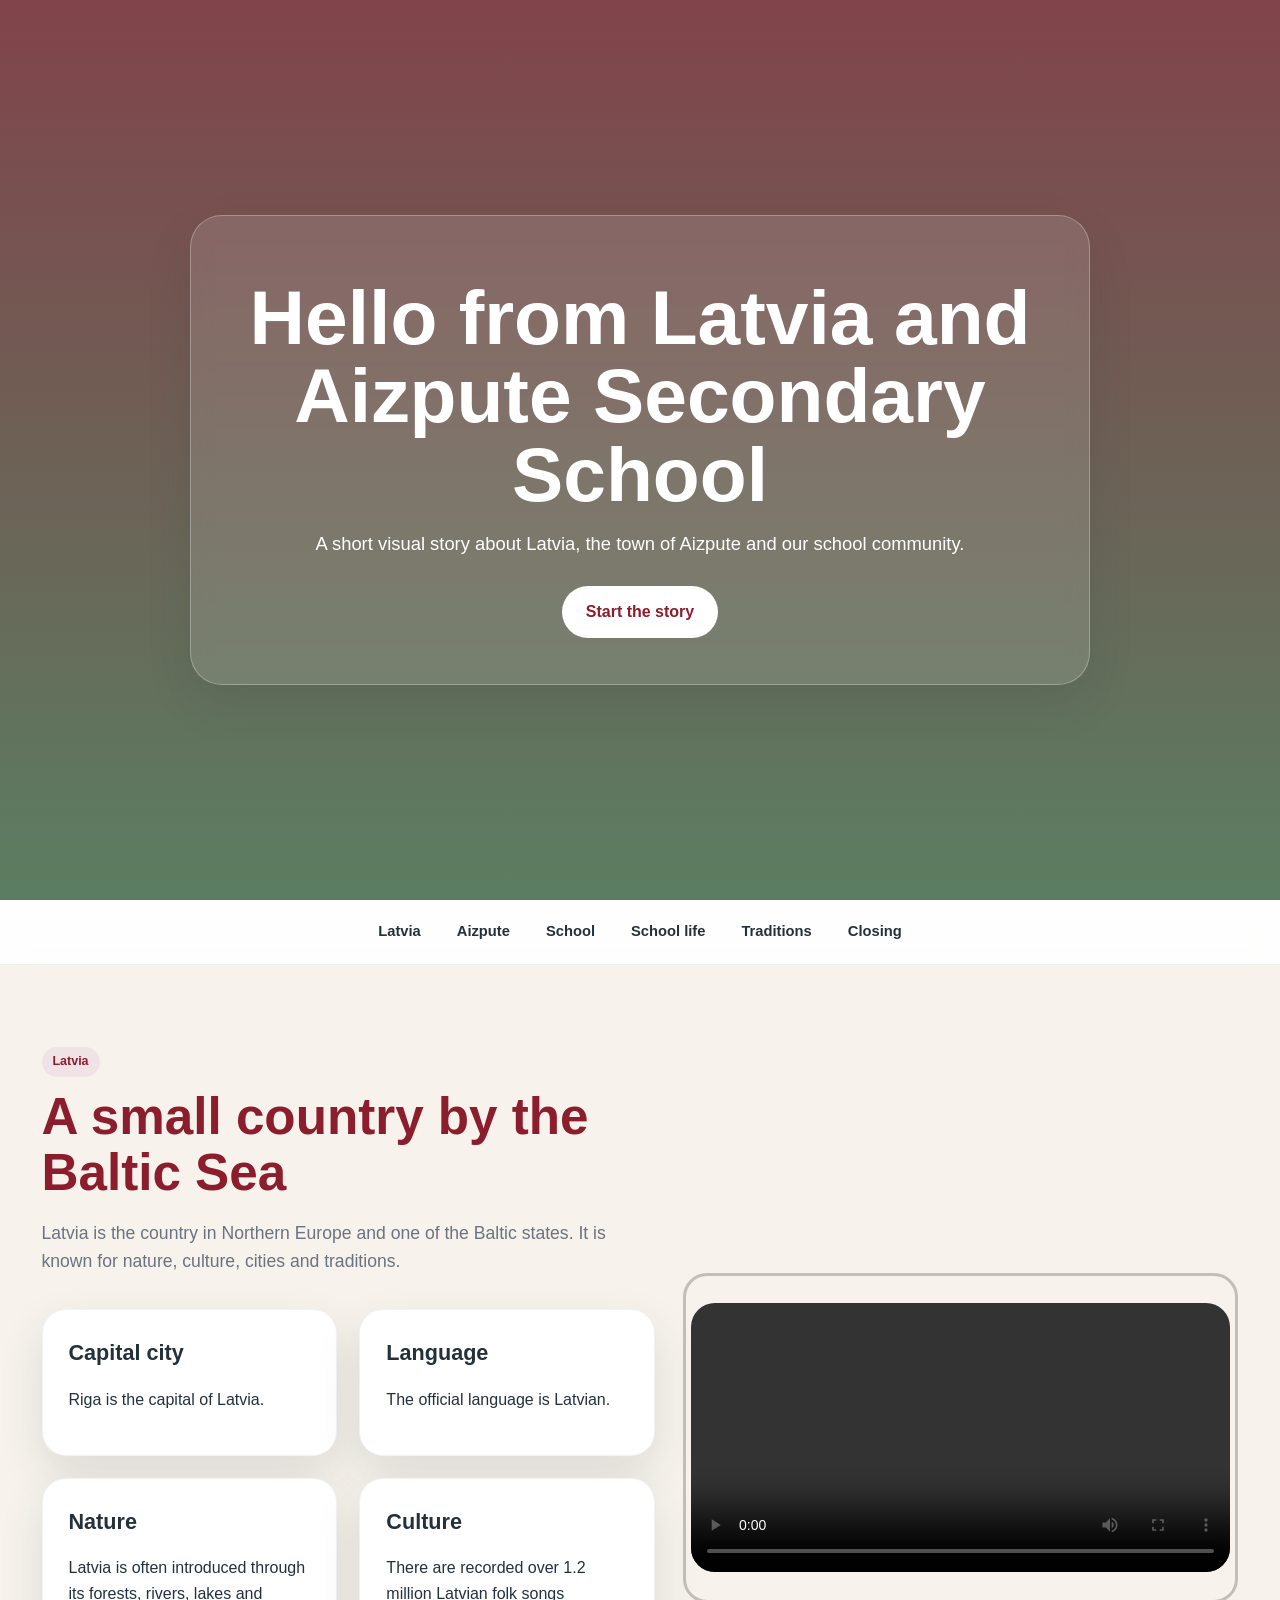
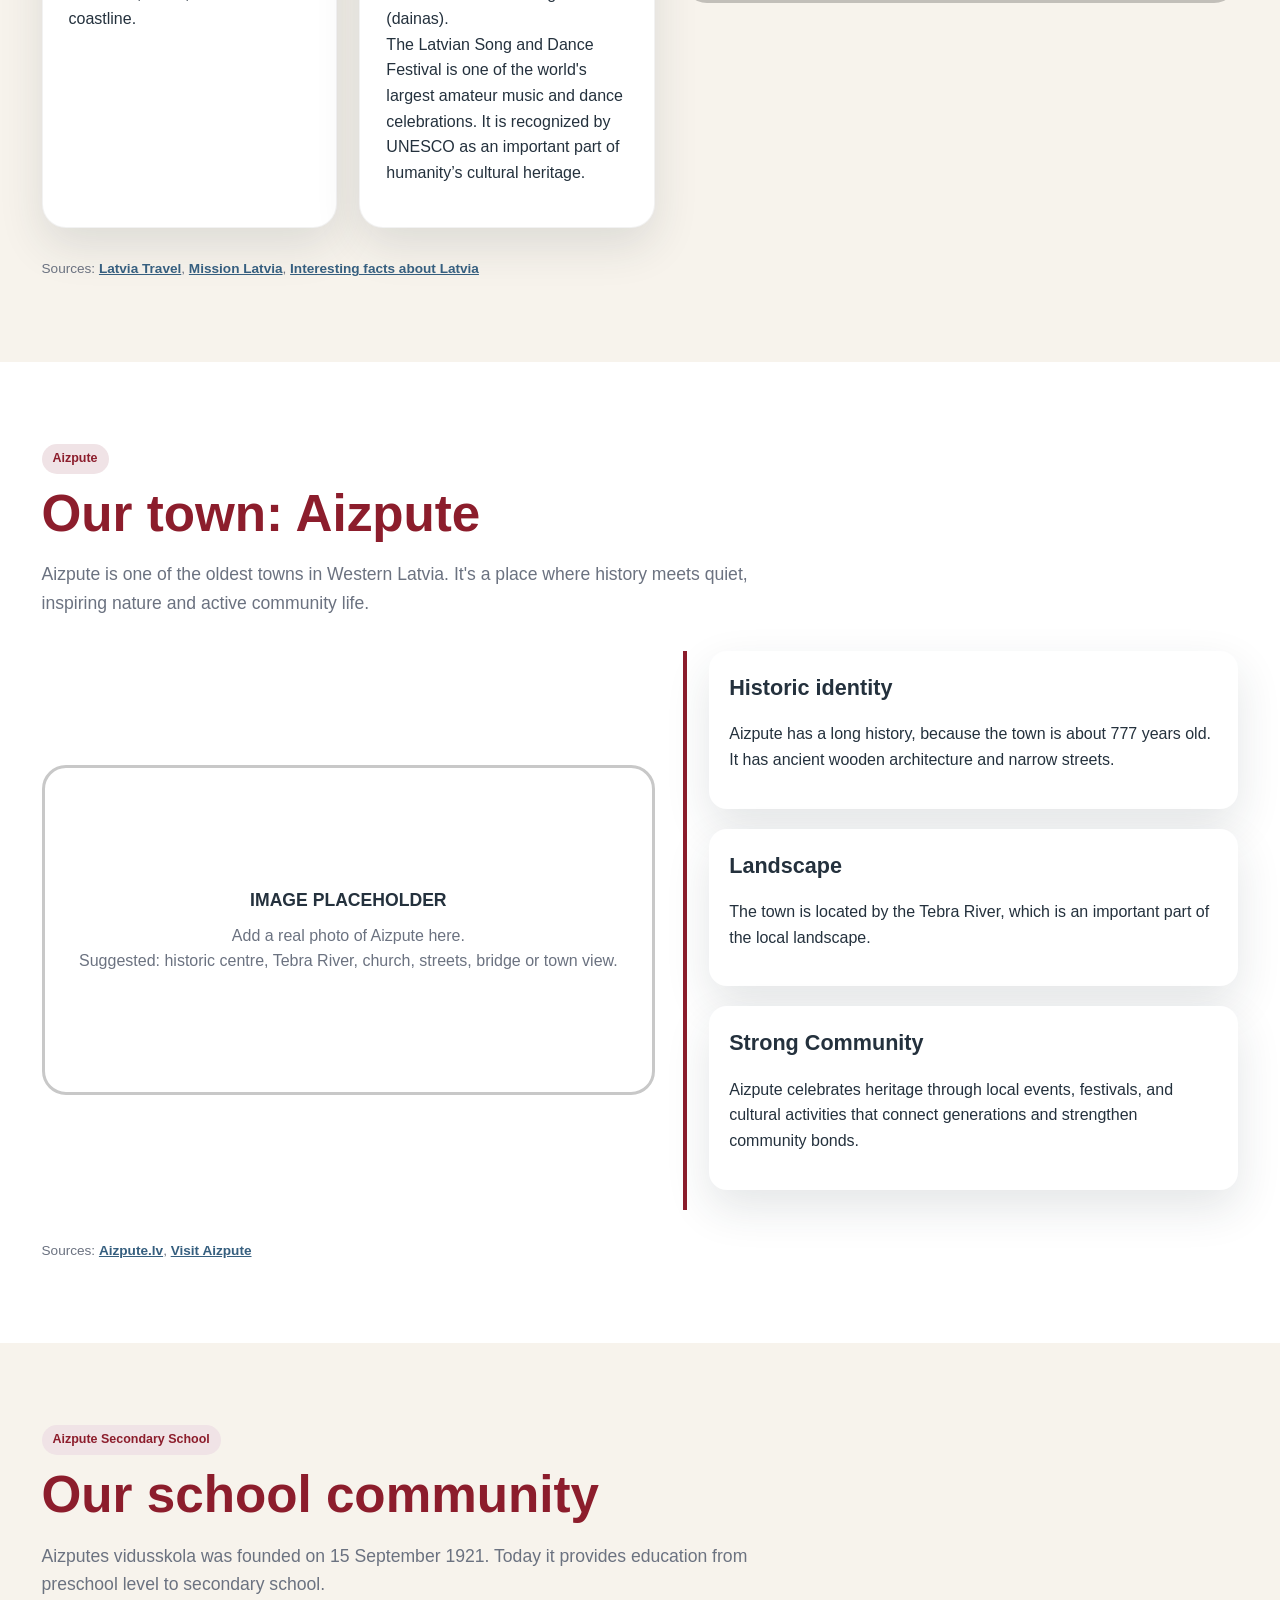
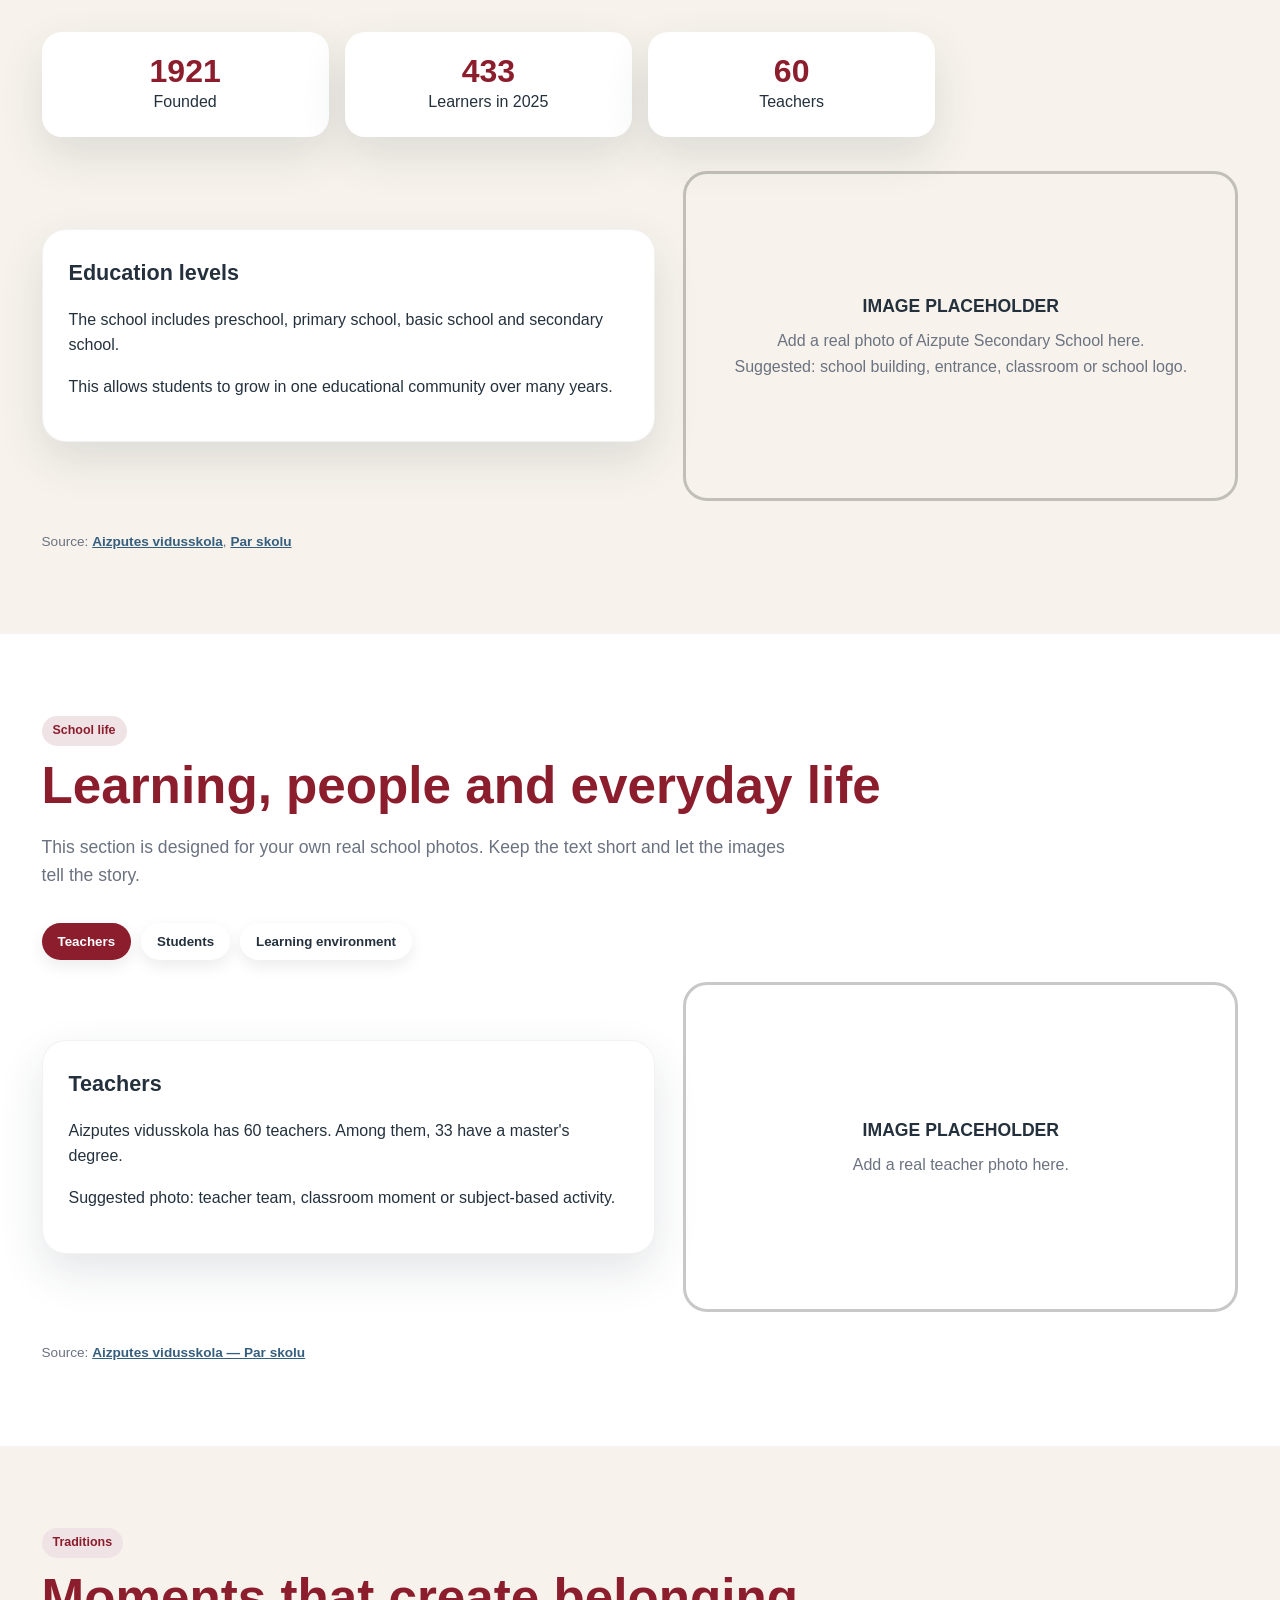
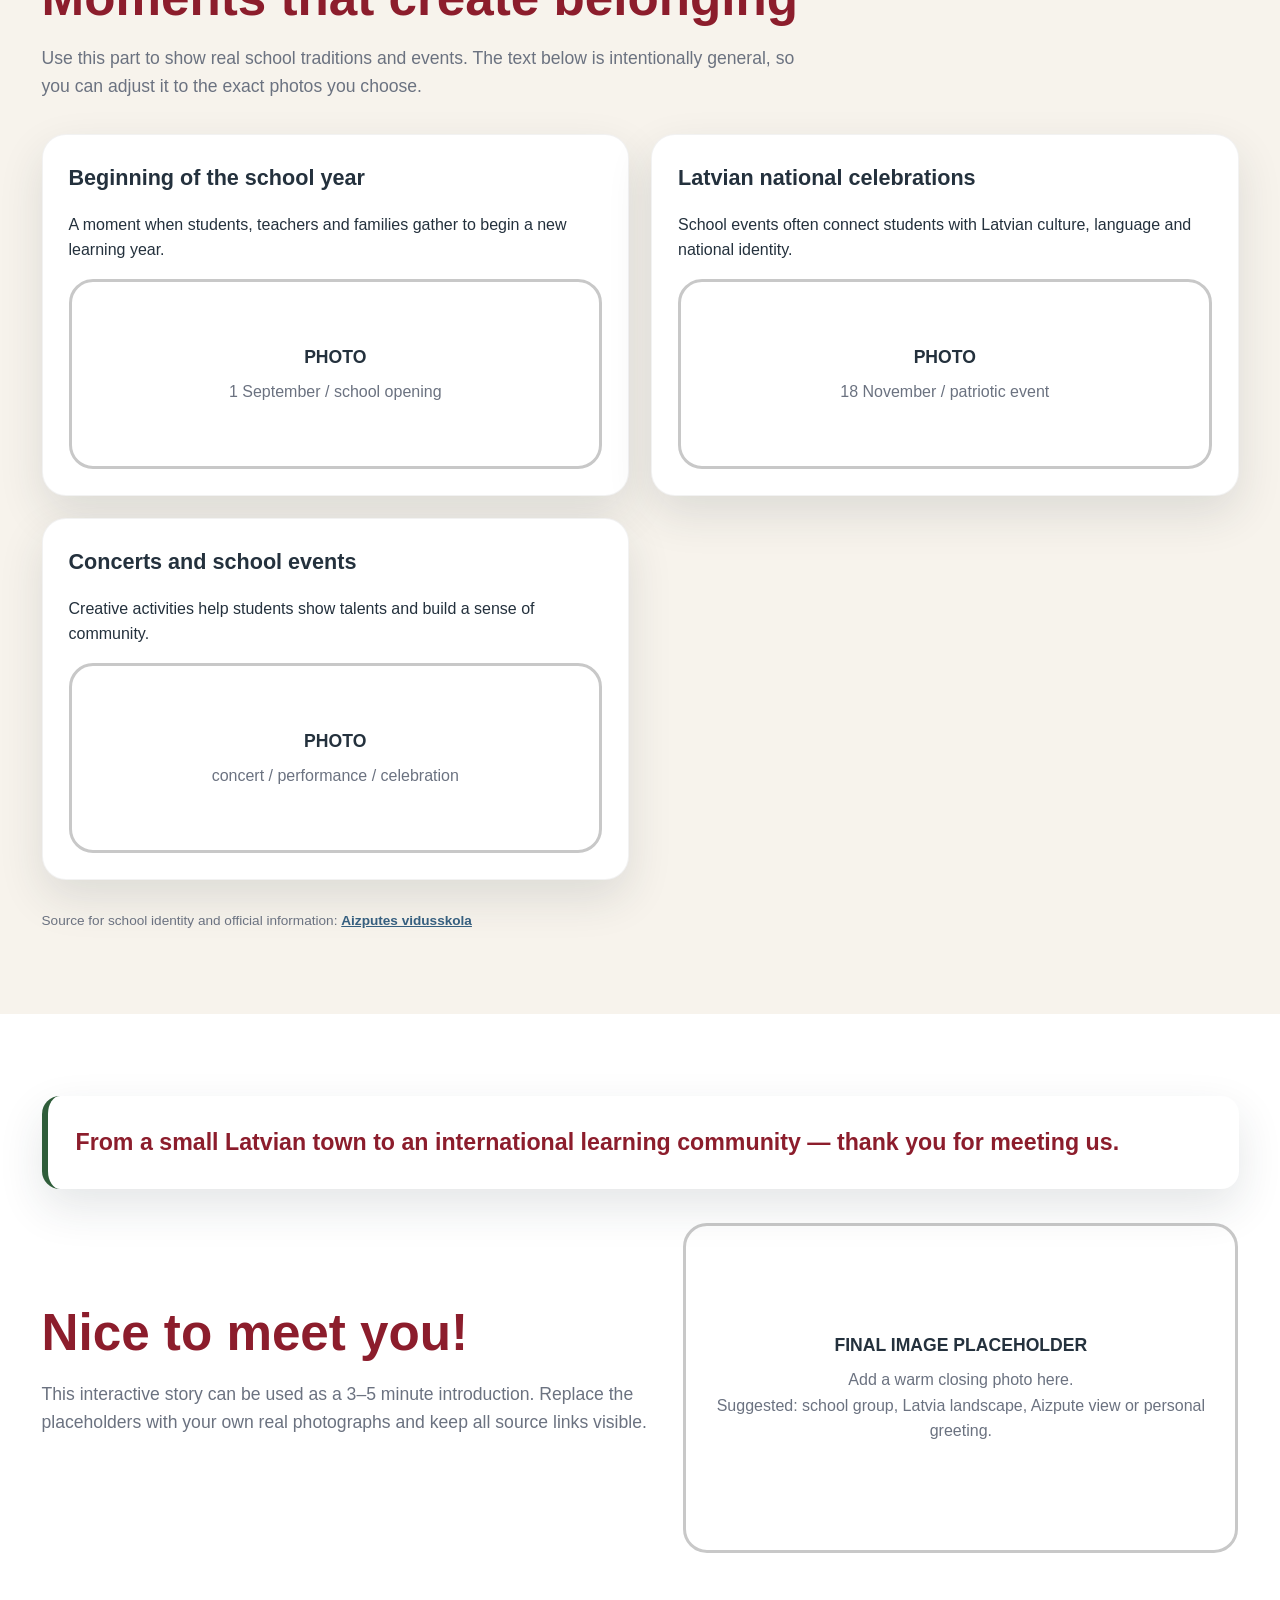
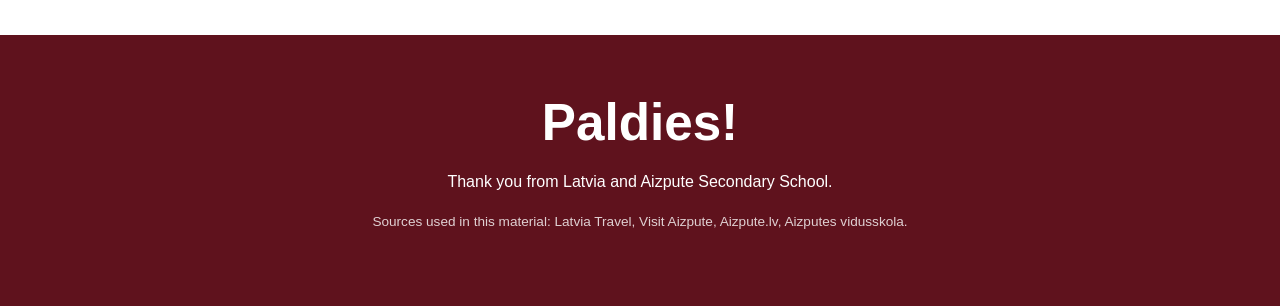
==== index.html @ 357c234c "Rename horvatija.html to index.html" ====
<!DOCTYPE html>
<html lang="en">
<head>
  <meta charset="UTF-8" />
  <meta name="viewport" content="width=device-width, initial-scale=1.0" />
  <title>Hello from Latvia and Aizpute Secondary School</title>
<link rel="stylesheet" href="style.css">
  
</head>

<body>

  <header class="hero" id="top">
    <div class="hero-card">
      
      <h1>Hello from Latvia and Aizpute Secondary School</h1>
      <p>
        A short visual story about Latvia, the town of Aizpute and our school community.
      </p>
      <a class="btn" href="#latvia">Start the story</a>
    </div>
  </header>

  <nav>
    <div class="nav-inner">
      <a href="#latvia">Latvia</a>
      <a href="#aizpute">Aizpute</a>
      <a href="#school">School</a>
      <a href="#life">School life</a>
      <a href="#traditions">Traditions</a>
      <a href="#ending">Closing</a>
    </div>
  </nav>

  <section id="latvia">
    <div class="wrap">
      <div class="grid-2">
        <div>
          <span class="tag">Latvia</span>
          <h2>A small country by the Baltic Sea</h2>
          <p class="intro">
            Latvia is the country in Northern Europe and one of the Baltic states.
            It is known for nature, culture, cities and traditions.
          </p>

          <div class="grid">
            <div class="card fact-card" onclick="toggleCard(this)">
              <h3>Capital city</h3>
              <p>Riga is the capital of Latvia.</p>
              <div class="hidden-text">Riga is also one of the best-known cultural and historical destinations in Latvia.  <img src="https://www.latvia.travel/sites/default/files/styles/desktop_16_9/public/media_image/37315458162_8e53834697_k.webp?itok=svBkLBIz" alt="Latvia landscape" width="300"></div>
          
            </div>

            <div class="card fact-card" onclick="toggleCard(this)">
              <h3>Language</h3>
              <p>The official language is Latvian.</p>
              <div class="hidden-text">
                <br> "Sveiki!" = Hello.
                <br> "Paldies!" = Thank you! </div>
            </div>

            <div class="card fact-card" onclick="toggleCard(this)">
              <h3>Nature</h3>
              <p>Latvia is often introduced through its forests, rivers, lakes and coastline.</p>
              <div class="hidden-text"> Over half of Latvia is covered in forests. 
          12,000+ rivers, 3,000 lakes! 
                </div>
            </div>
            <div class="card fact-card" onclick="toggleCard(this)">
              <h3>Culture</h3>
              <p>There are recorded over 1.2 million Latvian folk songs (dainas). <br>The Latvian Song and Dance Festival is one of the world's largest amateur music and dance celebrations. It is recognized by UNESCO as an important part of humanity’s cultural heritage.</p>
              <div class="hidden-text"> 
         40,000+ singers & dancers!  <img src="https://www.latvia.eu/uploads/2023/01/46028085041_aa3c486e5a_o-min-1920x1278.jpg" alt="The Latvian Song and Dance Festival" width="300"> 
                <img src="" alt=""></div>
            </div>
          </div>
        </div>

        <div class="image-placeholder">
          <video controls width="100%" style="border-radius:24px;">
    <source src="latvija.mp4" type="video/mp4">
</video>
        </div>
      </div>

      <div class="sources">
        Sources:
        <a href="https://www.latvia.travel/en" target="_blank">Latvia Travel</a>,
        <a href="https://www.latvia.eu/" target="_blank">Mission Latvia</a>,
        <a href="https://www.latvia.travel/en/interesting-facts-about-latvia" target="_blank">Interesting facts about Latvia</a>
      </div>
    </div>
  </section>

  <section id="aizpute" style="background:white;">
    <div class="wrap">
      <span class="tag">Aizpute</span>
      <h2>Our town: Aizpute</h2>
      <p class="intro">
        Aizpute is one of the oldest towns in Western Latvia. It's a place where history meets quiet, inspiring nature and active community life.
      </p>

      <div class="grid-2">
        <div class="image-placeholder">
          <div>
            <strong>IMAGE PLACEHOLDER</strong>
            Add a real photo of Aizpute here.<br>
            Suggested: historic centre, Tebra River, church, streets, bridge or town view.
          </div>
        </div>

        <div class="timeline">
          <div class="timeline-item">
            <h3>Historic identity</h3>
            <p>Aizpute has a long history, because the town is about 777 years old. It has ancient wooden architecture and narrow streets.</p>
          </div>

          <div class="timeline-item">
            <h3>Landscape</h3>
            <p>The town is located by the Tebra River, which is an important part of the local landscape.</p>
          </div>

          <div class="timeline-item">
            <h3>Strong Community</h3>
            <p>Aizpute celebrates heritage through local events, festivals, and cultural activities that connect generations and strengthen community bonds.</p>
          </div>
        </div>
      </div>

      <div class="sources">
        Sources:
        <a href="https://aizpute.lv/" target="_blank">Aizpute.lv</a>,
        <a href="https://www.visitaizpute.lv/" target="_blank">Visit Aizpute</a>
      </div>
    </div>
  </section>

  <section id="school">
    <div class="wrap">
      <span class="tag">Aizpute Secondary School</span>
      <h2>Our school community</h2>
      <p class="intro">
        Aizputes vidusskola was founded on 15 September 1921. Today it provides education
        from preschool level to secondary school.
      </p>

      <div class="stats">
        <div class="stat">
          <strong>1921</strong>
          Founded
        </div>
        <div class="stat">
          <strong>433</strong>
          Learners in 2025
        </div>
        <div class="stat">
          <strong>60</strong>
          Teachers
        </div>
        
      </div>

      <div class="grid-2" style="margin-top:34px;">
        <div class="card">
          <h3>Education levels</h3>
          <p>
            The school includes preschool, primary school, basic school and secondary school.
          </p>
          <p>
            This allows students to grow in one educational community over many years.
          </p>
        </div>

        <div class="image-placeholder">
          <div>
            <strong>IMAGE PLACEHOLDER</strong>
            Add a real photo of Aizpute Secondary School here.<br>
            Suggested: school building, entrance, classroom or school logo.
          </div>
        </div>
      </div>

      <div class="sources">
        Source:
        <a href="https://aizpute.edu.lv/" target="_blank">Aizputes vidusskola</a>,
        <a href="https://aizpute.edu.lv/par-skolu/" target="_blank">Par skolu</a>
      </div>
    </div>
  </section>

  <section id="life" style="background:white;">
    <div class="wrap">
      <span class="tag">School life</span>
      <h2>Learning, people and everyday life</h2>
      <p class="intro">
        This section is designed for your own real school photos. Keep the text short and let the images tell the story.
      </p>

      <div class="tabs">
        <button class="tab-btn active" onclick="openTab(event, 'teachers')">Teachers</button>
        <button class="tab-btn" onclick="openTab(event, 'students')">Students</button>
        <button class="tab-btn" onclick="openTab(event, 'learning')">Learning environment</button>
      </div>

      <div id="teachers" class="tab-panel active">
        <div class="grid-2">
          <div class="card">
            <h3>Teachers</h3>
            <p>
              Aizputes vidusskola has 60 teachers. Among them, 33 have a master's degree.
            </p>
            <p>
              Suggested photo: teacher team, classroom moment or subject-based activity.
            </p>
          </div>
          <div class="image-placeholder">
            <div>
              <strong>IMAGE PLACEHOLDER</strong>
              Add a real teacher photo here.
            </div>
          </div>
        </div>
      </div>

      <div id="students" class="tab-panel">
        <div class="grid-2">
          <div class="card">
            <h3>Students</h3>
            <p>
              On 1 September 2025, there were 433 learners at Aizputes vidusskola.
            </p>
            <p>
              Suggested photo: students in class, event, concert, sports activity or school celebration.
            </p>
          </div>
          <div class="image-placeholder">
            <div>
              <strong>IMAGE PLACEHOLDER</strong>
              Add a real student-life photo here.
            </div>
          </div>
        </div>
      </div>

      <div id="learning" class="tab-panel">
        <div class="grid-2">
          <div class="card">
            <h3>Learning environment</h3>
            <p>
              The school provides comprehensive education from the first years of schooling to secondary level.
            </p>
            <p>
              Suggested photo: classroom, laboratory, computer room, library or student work.
            </p>
          </div>
          <div class="image-placeholder">
            <div>
              <strong>IMAGE PLACEHOLDER</strong>
              Add a real learning environment photo here.
            </div>
          </div>
        </div>
      </div>

      <div class="sources">
        Source:
        <a href="https://aizpute.edu.lv/par-skolu/" target="_blank">Aizputes vidusskola — Par skolu</a>
      </div>
    </div>
  </section>

  <section id="traditions">
    <div class="wrap">
      <span class="tag">Traditions</span>
      <h2>Moments that create belonging</h2>
      <p class="intro">
        Use this part to show real school traditions and events. The text below is intentionally general,
        so you can adjust it to the exact photos you choose.
      </p>

      <div class="grid">
        <div class="card">
          <h3>Beginning of the school year</h3>
          <p>A moment when students, teachers and families gather to begin a new learning year.</p>
          <div class="image-placeholder" style="min-height:190px;margin-top:16px;">
            <div><strong>PHOTO</strong> 1 September / school opening</div>
          </div>
        </div>

        <div class="card">
          <h3>Latvian national celebrations</h3>
          <p>School events often connect students with Latvian culture, language and national identity.</p>
          <div class="image-placeholder" style="min-height:190px;margin-top:16px;">
            <div><strong>PHOTO</strong> 18 November / patriotic event</div>
          </div>
        </div>

        <div class="card">
          <h3>Concerts and school events</h3>
          <p>Creative activities help students show talents and build a sense of community.</p>
          <div class="image-placeholder" style="min-height:190px;margin-top:16px;">
            <div><strong>PHOTO</strong> concert / performance / celebration</div>
          </div>
        </div>
      </div>

      <div class="sources">
        Source for school identity and official information:
        <a href="https://aizpute.edu.lv/" target="_blank">Aizputes vidusskola</a>
      </div>
    </div>
  </section>

  <section id="ending" style="background:white;">
    <div class="wrap">
      <div class="quote">
        From a small Latvian town to an international learning community — thank you for meeting us.
      </div>

      <div class="grid-2" style="margin-top:34px;">
        <div>
          <h2>Nice to meet you!</h2>
          <p class="intro">
            This interactive story can be used as a 3–5 minute introduction.
            Replace the placeholders with your own real photographs and keep all source links visible.
          </p>
        </div>

        <div class="image-placeholder">
          <div>
            <strong>FINAL IMAGE PLACEHOLDER</strong>
            Add a warm closing photo here.<br>
            Suggested: school group, Latvia landscape, Aizpute view or personal greeting.
          </div>
        </div>
      </div>
    </div>
  </section>

  <footer>
    <h2>Paldies!</h2>
    <p>Thank you from Latvia and Aizpute Secondary School.</p>
    <p style="font-size:0.85rem;opacity:0.8;">
      Sources used in this material: Latvia Travel, Visit Aizpute, Aizpute.lv, Aizputes vidusskola.
    </p>
  </footer>

  <script>
    function toggleCard(card) {
      card.classList.toggle("open");
    }

    function openTab(event, tabName) {
      const panels = document.querySelectorAll(".tab-panel");
      const buttons = document.querySelectorAll(".tab-btn");

      panels.forEach(panel => panel.classList.remove("active"));
      buttons.forEach(button => button.classList.remove("active"));

      document.getElementById(tabName).classList.add("active");
      event.currentTarget.classList.add("active");
    }
  </script>

</body>
</html>
---- style.css ----
:root {
      --red: #8c1d2c;
      --dark-red: #5f121d;
      --green: #2f5d3a;
      --blue: #365f7f;
      --cream: #f7f3ec;
      --white: #ffffff;
      --text: #24313d;
      --muted: #6b7280;
      --card: #ffffff;
      --shadow: 0 18px 45px rgba(36, 49, 61, 0.12);
      --radius: 24px;
    }

    * {
      box-sizing: border-box;
    }

    body {
      margin: 0;
      font-family: "Segoe UI", Arial, sans-serif;
      background: var(--cream);
      color: var(--text);
      line-height: 1.6;
    }

    html {
      scroll-behavior: smooth;
    }

    .hero {
      min-height: 100vh;
      display: grid;
      place-items: center;
      padding: 40px 22px;
      background:
        linear-gradient(rgba(95,18,29,0.78), rgba(47,93,58,0.78)),
        url("images/hero-latvia-aizpute.jpg");
      background-size: cover;
      background-position: center;
      color: white;
      text-align: center;
    }

    .hero-card {
      max-width: 900px;
      padding: 46px;
      border-radius: 32px;
      background: rgba(255,255,255,0.12);
      backdrop-filter: blur(10px);
      box-shadow: var(--shadow);
      border: 1px solid rgba(255,255,255,0.28);
    }

    .eyebrow {
      text-transform: uppercase;
      letter-spacing: 0.14em;
      font-size: 0.82rem;
      font-weight: 700;
      opacity: 0.9;
    }

    h1 {
      font-size: clamp(2.4rem, 6vw, 5.4rem);
      line-height: 1.02;
      margin: 16px 0;
    }

    h2 {
      font-size: clamp(2rem, 4vw, 3.4rem);
      line-height: 1.1;
      margin: 0 0 18px;
      color: var(--red);
    }

    h3 {
      margin: 0 0 10px;
      font-size: 1.35rem;
    }

    .hero p {
      font-size: 1.15rem;
      max-width: 680px;
      margin: 0 auto 28px;
    }

    .btn {
      display: inline-block;
      padding: 13px 24px;
      border-radius: 999px;
      background: white;
      color: var(--red);
      font-weight: 700;
      text-decoration: none;
      transition: 0.25s;
    }

    .btn:hover {
      transform: translateY(-3px);
      box-shadow: 0 14px 30px rgba(0,0,0,0.22);
    }

    nav {
      position: sticky;
      top: 0;
      z-index: 10;
      background: rgba(255,255,255,0.92);
      backdrop-filter: blur(12px);
      border-bottom: 1px solid rgba(0,0,0,0.06);
    }

    .nav-inner {
      max-width: 1180px;
      margin: auto;
      padding: 12px 22px;
      display: flex;
      gap: 10px;
      justify-content: center;
      flex-wrap: wrap;
    }

    .nav-inner a {
      color: var(--text);
      text-decoration: none;
      font-weight: 700;
      font-size: 0.92rem;
      padding: 8px 13px;
      border-radius: 999px;
    }

    .nav-inner a:hover {
      background: var(--cream);
      color: var(--red);
    }

    section {
      padding: 82px 10px;
    }
img{
    justify-content: center;
}
    .wrap {
      max-width: 95%;
      margin: auto;
    }

    .intro {
      max-width: 760px;
      font-size: 1.1rem;
      color: var(--muted);
      margin-bottom: 34px;
    }

    .grid {
      display: grid;
      grid-template-columns: repeat(2, 1fr);
      gap: 22px;
    }

    .grid-2 {
      display: grid;
      grid-template-columns: 1.05fr 0.95fr;
      gap: 28px;
      align-items: center;
    }

    .card {
      background: var(--card);
      border-radius: var(--radius);
      padding: 26px;
      box-shadow: var(--shadow);
      border: 1px solid rgba(0,0,0,0.05);
    }

    .fact-card {
      cursor: pointer;
      transition: 0.25s;
    }

    .fact-card:hover {
      transform: translateY(-6px);
    }

    .fact-card .hidden-text {
      display: none;
      margin-top: 14px;
      padding-top: 14px;
      border-top: 1px solid rgba(0,0,0,0.08);
      color: var(--muted);
    }

    .fact-card.open .hidden-text {
      display: block;
    }

    .tag {
      display: inline-block;
      background: #f0e3e6;
      color: var(--red);
      padding: 5px 11px;
      border-radius: 999px;
      font-weight: 700;
      font-size: 0.78rem;
      margin-bottom: 12px;
    }

    .image-placeholder {
      min-height: 330px;
      border-radius: var(--radius);
      
      border: 3px solid rgba(7, 7, 7, 0.22);
      display: grid;
      place-items: center;
      padding: 5px;
      text-align: center;
      color: var(--muted);
    }

    .image-placeholder strong {
      display: block;
      color: var(--text);
      font-size: 1.1rem;
      margin-bottom: 8px;
    }

    .stats {
      display: grid;
      grid-template-columns: repeat(4, 1fr);
      gap: 16px;
      margin-top: 28px;
    }

    .stat {
      background: white;
      padding: 22px;
      border-radius: 20px;
      text-align: center;
      box-shadow: var(--shadow);
    }

    .stat strong {
      display: block;
      color: var(--red);
      font-size: 2rem;
      line-height: 1.1;
    }

    .tabs {
      display: flex;
      gap: 10px;
      flex-wrap: wrap;
      margin-bottom: 22px;
    }

    .tab-btn {
      border: 0;
      padding: 11px 16px;
      border-radius: 999px;
      background: white;
      color: var(--text);
      font-weight: 700;
      cursor: pointer;
      box-shadow: 0 6px 16px rgba(0,0,0,0.08);
    }

    .tab-btn.active {
      background: var(--red);
      color: white;
    }

    .tab-panel {
      display: none;
    }

    .tab-panel.active {
      display: block;
    }

    .timeline {
      border-left: 4px solid var(--red);
      padding-left: 22px;
    }

    .timeline-item {
      margin-bottom: 20px;
      background: white;
      padding: 20px;
      border-radius: 18px;
      box-shadow: var(--shadow);
    }

    .quote {
      font-size: 1.45rem;
      font-weight: 700;
      color: var(--red);
      background: white;
      border-left: 6px solid var(--green);
      padding: 28px;
      border-radius: 18px;
      box-shadow: var(--shadow);
    }

    .sources {
      margin-top: 30px;
      font-size: 0.85rem;
      color: var(--muted);
    }

    .sources a {
      color: var(--blue);
      font-weight: 700;
    }

    footer {
      padding: 60px 22px;
      text-align: center;
      background: var(--dark-red);
      color: white;
    }

    footer h2 {
      color: white;
    }

    @media (max-width: 900px) {
      .grid,
      .grid-2,
      .stats {
        grid-template-columns: 1fr;
      }

      .hero-card {
        padding: 30px 22px;
      }
    }
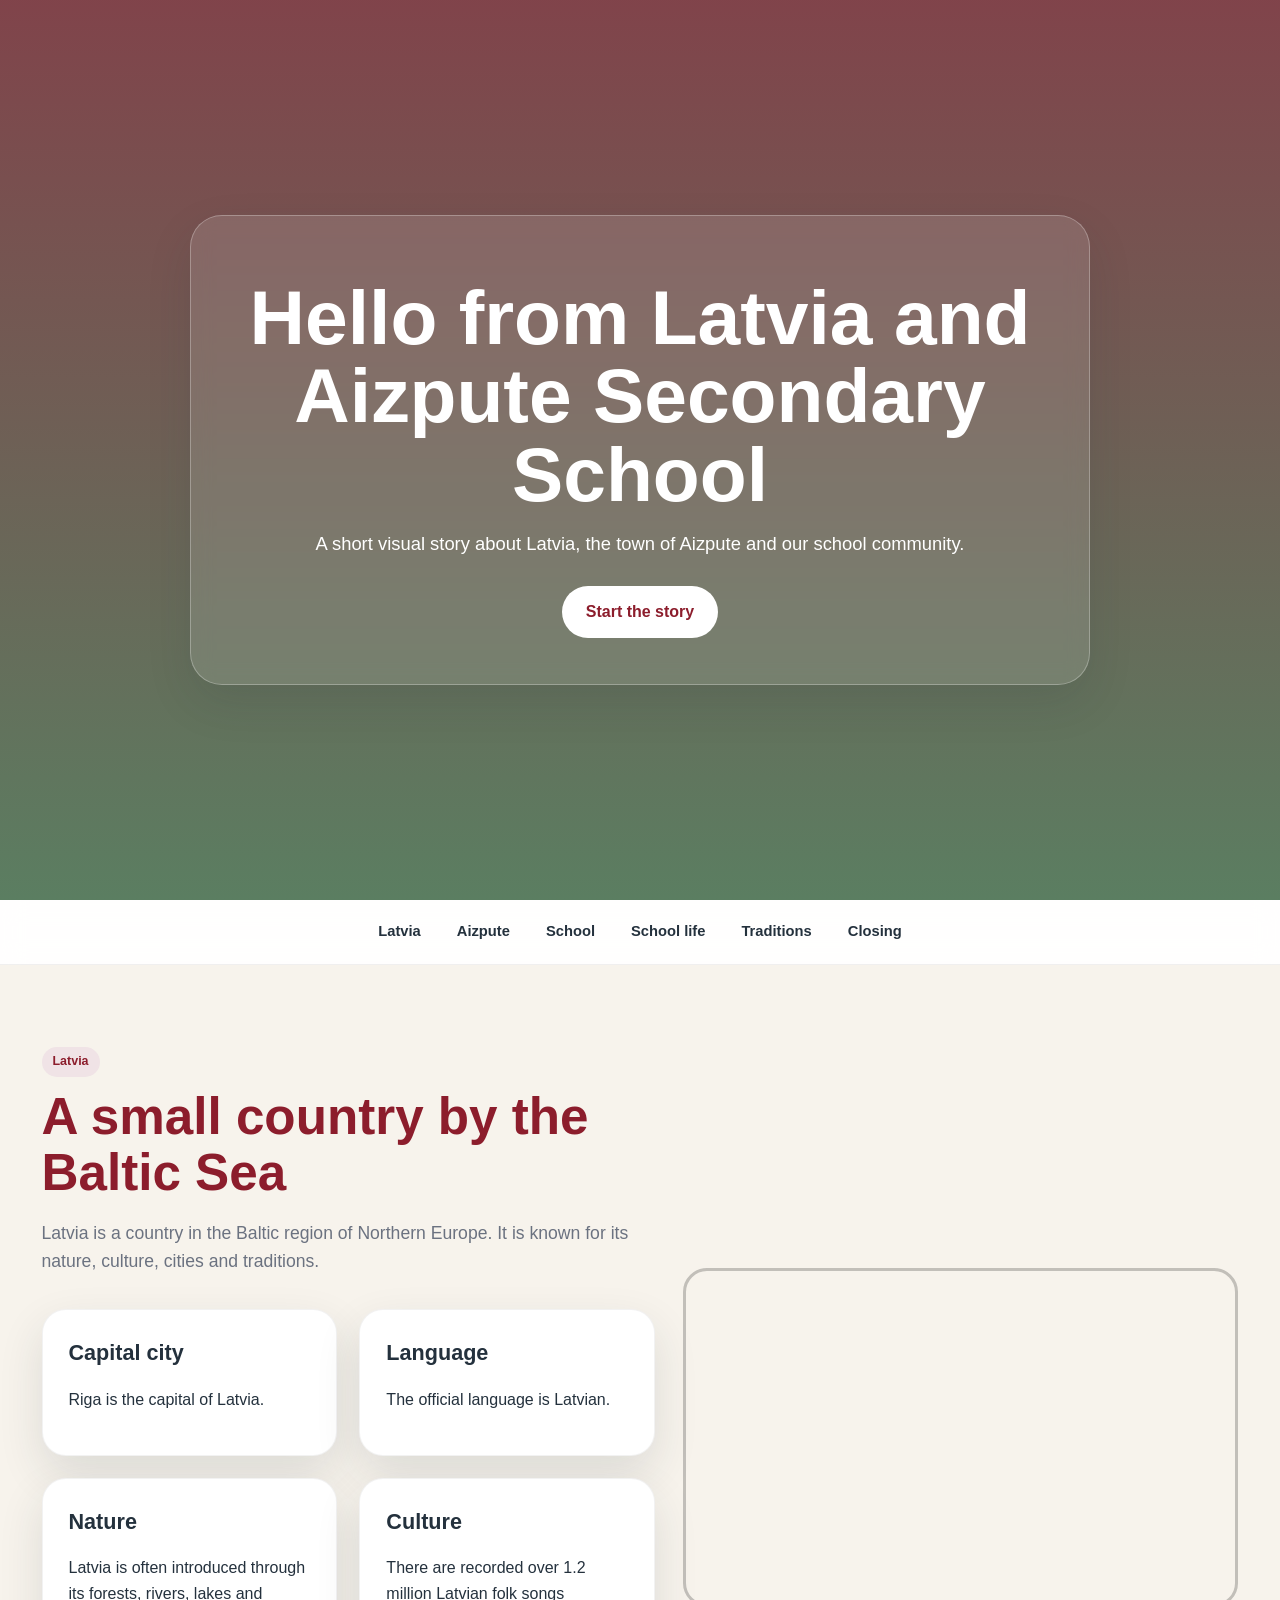
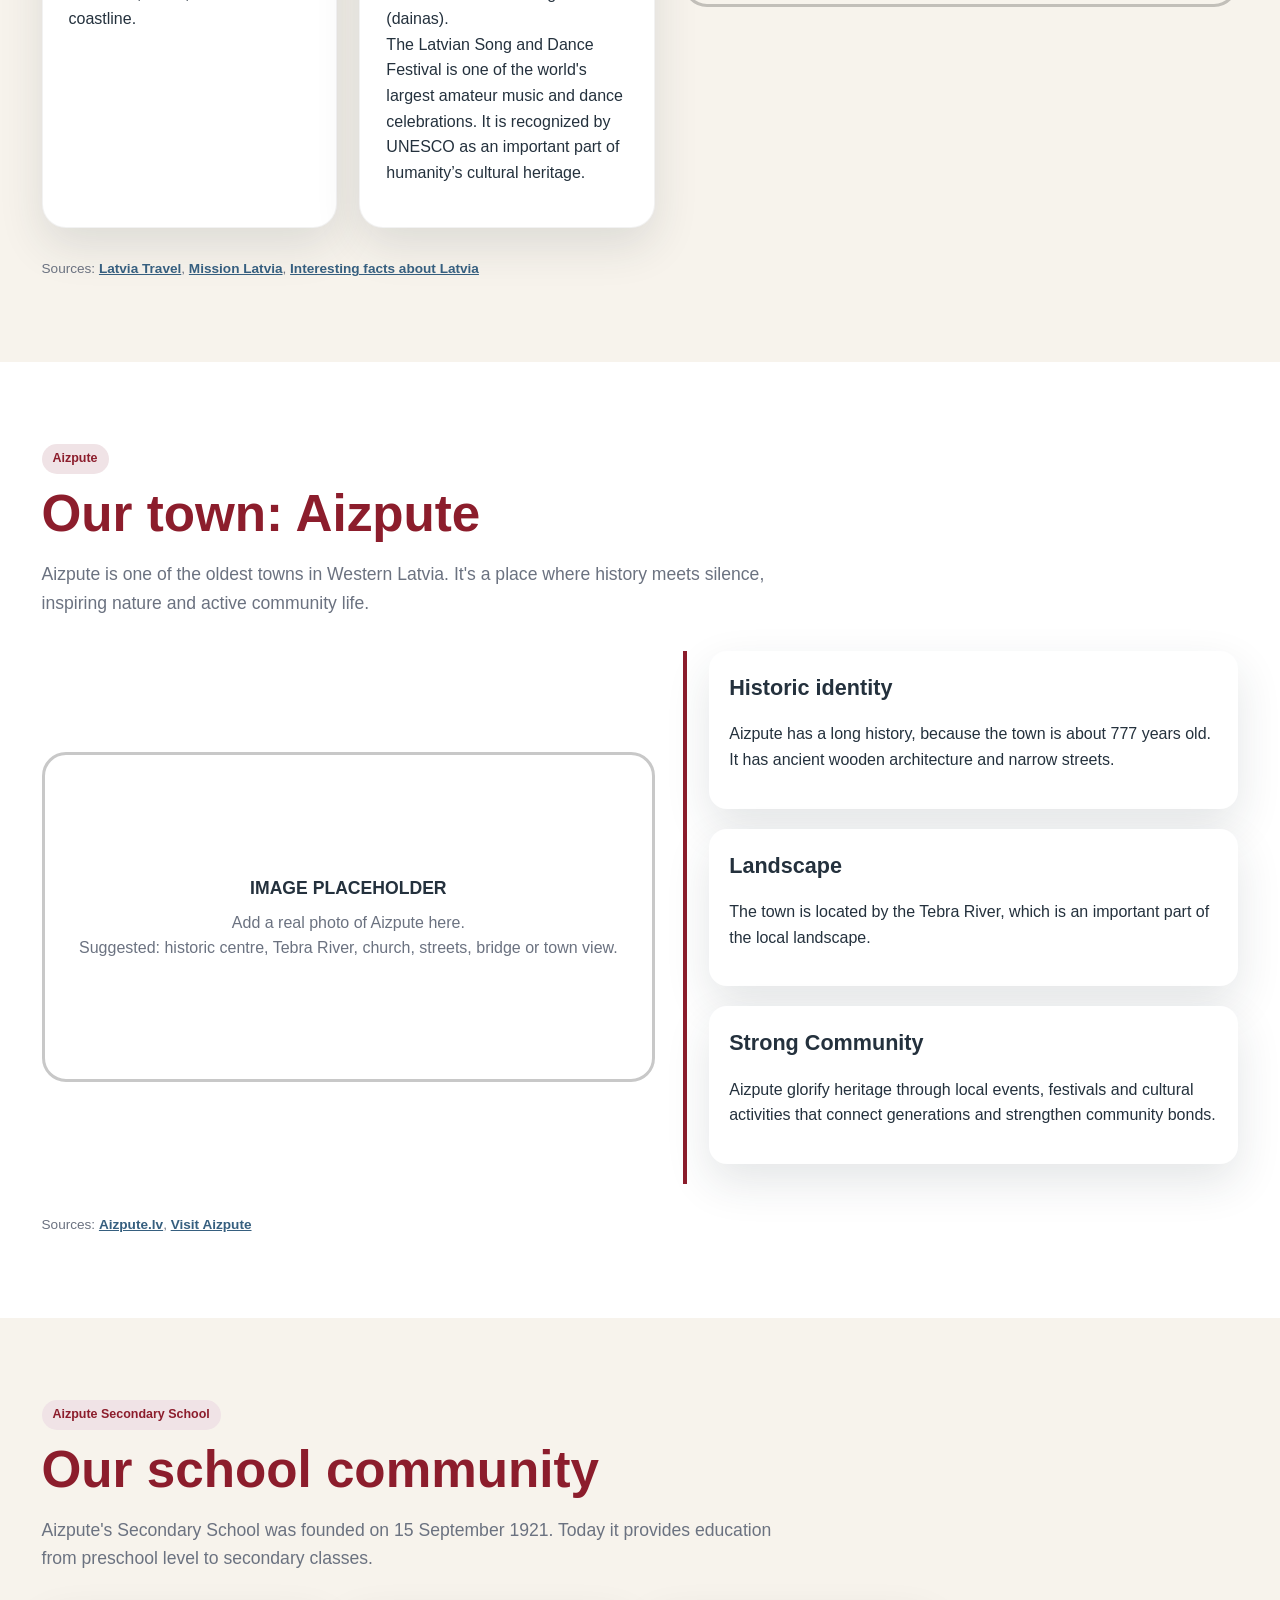
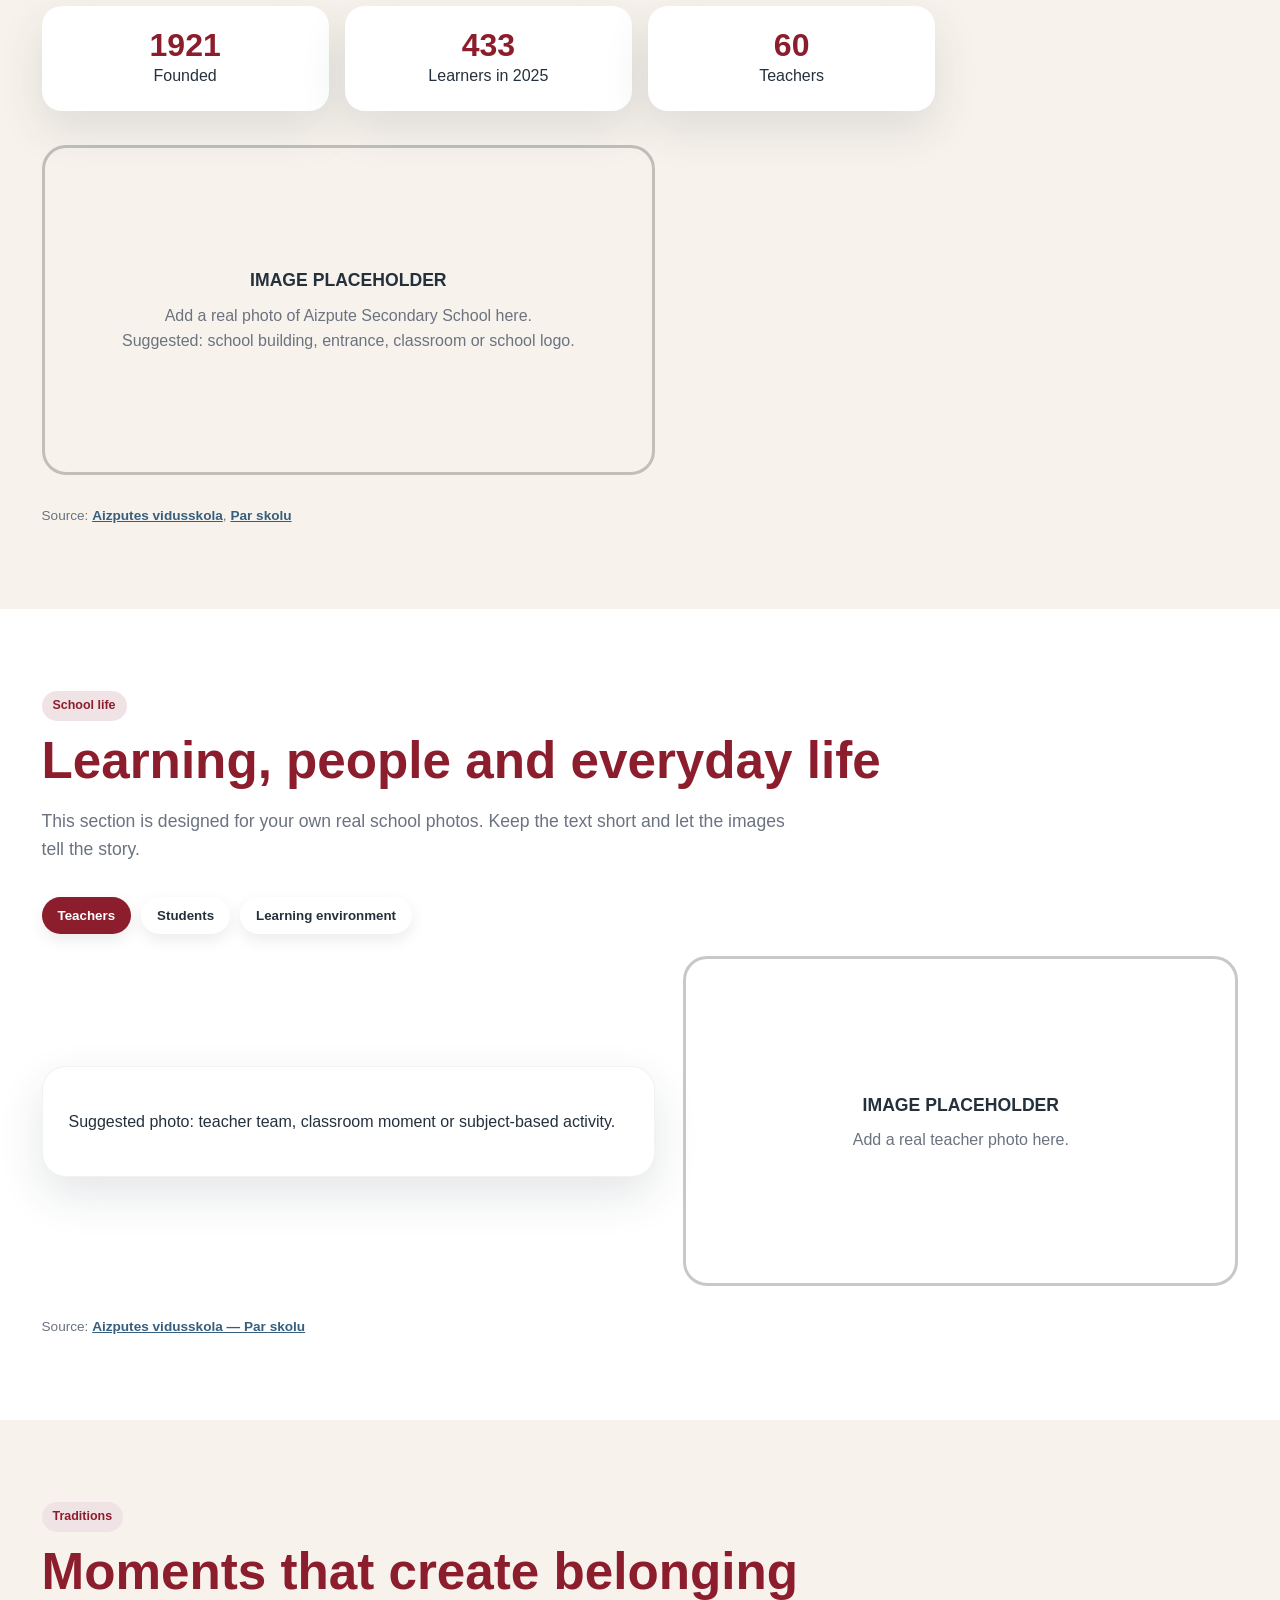
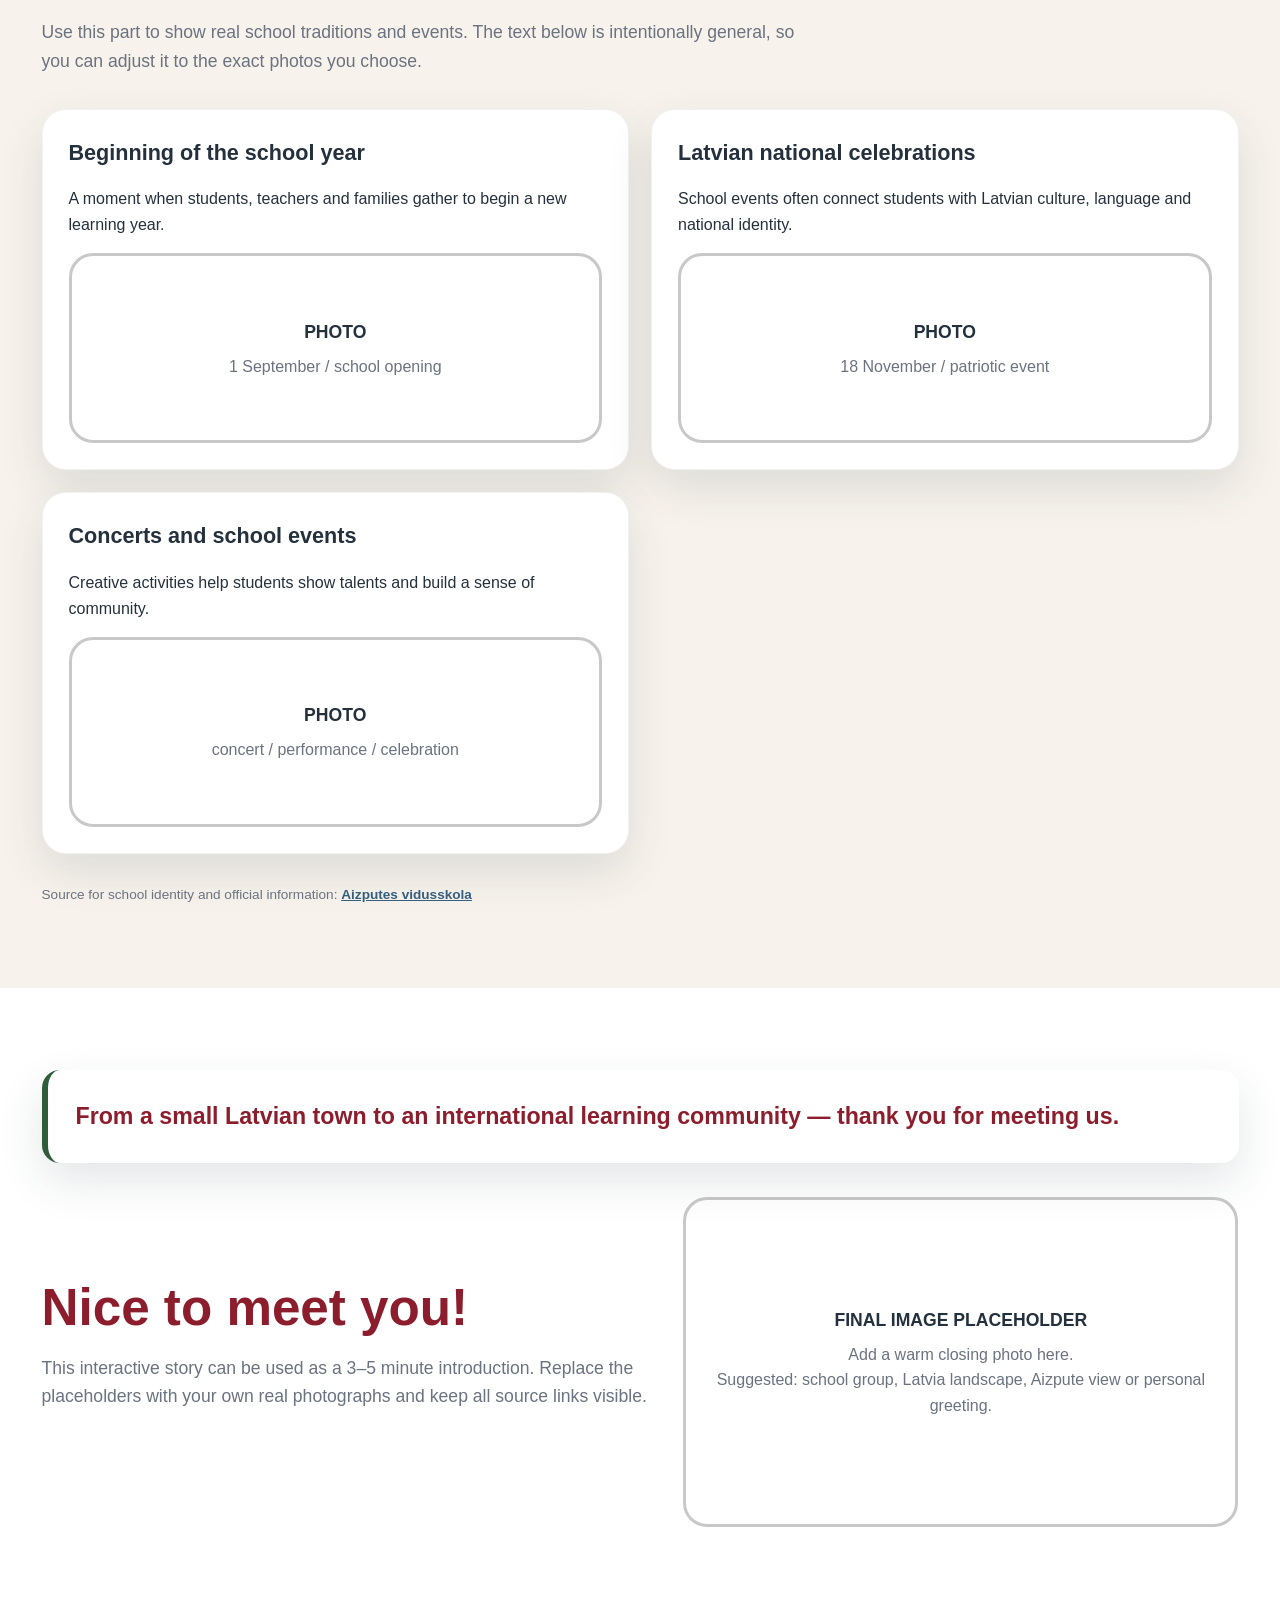
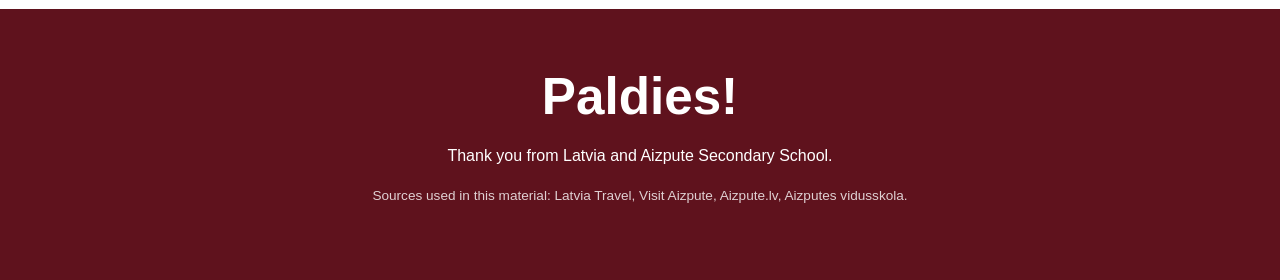
==== commit 03d97002: "Update index.html" ====
--- a/index.html
+++ b/index.html
@@ -1,18 +1,19 @@
 <!DOCTYPE html>
 <html lang="en">
+
 <head>
   <meta charset="UTF-8" />
   <meta name="viewport" content="width=device-width, initial-scale=1.0" />
   <title>Hello from Latvia and Aizpute Secondary School</title>
-<link rel="stylesheet" href="style.css">
-  
+  <link rel="stylesheet" href="style.css">
+
 </head>
 
 <body>
 
   <header class="hero" id="top">
     <div class="hero-card">
-      
+
       <h1>Hello from Latvia and Aizpute Secondary School</h1>
       <p>
         A short visual story about Latvia, the town of Aizpute and our school community.
@@ -39,16 +40,19 @@
           <span class="tag">Latvia</span>
           <h2>A small country by the Baltic Sea</h2>
           <p class="intro">
-            Latvia is the country in Northern Europe and one of the Baltic states.
-            It is known for nature, culture, cities and traditions.
+            Latvia is a country in the Baltic region of Northern Europe. 
+            It is known for its nature, culture, cities and traditions.
           </p>
 
           <div class="grid">
             <div class="card fact-card" onclick="toggleCard(this)">
               <h3>Capital city</h3>
               <p>Riga is the capital of Latvia.</p>
-              <div class="hidden-text">Riga is also one of the best-known cultural and historical destinations in Latvia.  <img src="https://www.latvia.travel/sites/default/files/styles/desktop_16_9/public/media_image/37315458162_8e53834697_k.webp?itok=svBkLBIz" alt="Latvia landscape" width="300"></div>
-          
+              <div class="hidden-text">Riga is also one of the best-known cultural and historical destinations in
+                Latvia. <img
+                  src="https://www.latvia.travel/sites/default/files/styles/desktop_16_9/public/media_image/37315458162_8e53834697_k.webp?itok=svBkLBIz"
+                  alt="Latvia landscape" width="300"></div>
+
             </div>
 
             <div class="card fact-card" onclick="toggleCard(this)">
@@ -56,30 +60,39 @@
               <p>The official language is Latvian.</p>
               <div class="hidden-text">
                 <br> "Sveiki!" = Hello.
-                <br> "Paldies!" = Thank you! </div>
+                <br> "Paldies!" = Thank you!
+              </div>
             </div>
 
             <div class="card fact-card" onclick="toggleCard(this)">
               <h3>Nature</h3>
               <p>Latvia is often introduced through its forests, rivers, lakes and coastline.</p>
-              <div class="hidden-text"> Over half of Latvia is covered in forests. 
-          12,000+ rivers, 3,000 lakes! 
-                </div>
+              <div class="hidden-text"> Over half of Latvia is covered with forests.
+                There are 12000+ rivers, 3000 lakes!
+              </div>
             </div>
             <div class="card fact-card" onclick="toggleCard(this)">
               <h3>Culture</h3>
-              <p>There are recorded over 1.2 million Latvian folk songs (dainas). <br>The Latvian Song and Dance Festival is one of the world's largest amateur music and dance celebrations. It is recognized by UNESCO as an important part of humanity’s cultural heritage.</p>
-              <div class="hidden-text"> 
-         40,000+ singers & dancers!  <img src="https://www.latvia.eu/uploads/2023/01/46028085041_aa3c486e5a_o-min-1920x1278.jpg" alt="The Latvian Song and Dance Festival" width="300"> 
-                <img src="" alt=""></div>
+              <p>There are recorded over 1.2 million Latvian folk songs (dainas). <br>The Latvian Song and Dance
+                Festival is one of the world's largest amateur music and dance celebrations. It is recognized by UNESCO
+                as an important part of humanity’s cultural heritage.</p>
+              <div class="hidden-text">
+                40,000+ singers & dancers! <img
+                  src="https://www.latvia.eu/uploads/2023/01/46028085041_aa3c486e5a_o-min-1920x1278.jpg"
+                  alt="The Latvian Song and Dance Festival" width="300">
+                
+              </div>
             </div>
           </div>
         </div>
 
         <div class="image-placeholder">
-          <video controls width="100%" style="border-radius:24px;">
-    <source src="latvija.mp4" type="video/mp4">
-</video>
+          <div>
+            <iframe class="youtube-video" width="100%" height="315" src="https://www.youtube.com/embed/CeJ0bVwXpOo"
+              title="YouTube video player" frameborder="0"
+              allow="accelerometer; autoplay; clipboard-write; encrypted-media; gyroscope; picture-in-picture; web-share"
+              referrerpolicy="strict-origin-when-cross-origin" allowfullscreen></iframe>
+          </div>
         </div>
       </div>
 
@@ -87,7 +100,8 @@
         Sources:
         <a href="https://www.latvia.travel/en" target="_blank">Latvia Travel</a>,
         <a href="https://www.latvia.eu/" target="_blank">Mission Latvia</a>,
-        <a href="https://www.latvia.travel/en/interesting-facts-about-latvia" target="_blank">Interesting facts about Latvia</a>
+        <a href="https://www.latvia.travel/en/interesting-facts-about-latvia" target="_blank">Interesting facts about
+          Latvia</a>
       </div>
     </div>
   </section>
@@ -97,7 +111,8 @@
       <span class="tag">Aizpute</span>
       <h2>Our town: Aizpute</h2>
       <p class="intro">
-        Aizpute is one of the oldest towns in Western Latvia. It's a place where history meets quiet, inspiring nature and active community life.
+        Aizpute is one of the oldest towns in Western Latvia. It's a place where history meets silence, inspiring nature
+        and active community life.
       </p>
 
       <div class="grid-2">
@@ -112,7 +127,8 @@
         <div class="timeline">
           <div class="timeline-item">
             <h3>Historic identity</h3>
-            <p>Aizpute has a long history, because the town is about 777 years old. It has ancient wooden architecture and narrow streets.</p>
+            <p>Aizpute has a long history, because the town is about 777 years old. It has ancient wooden architecture
+              and narrow streets.</p>
           </div>
 
           <div class="timeline-item">
@@ -122,7 +138,8 @@
 
           <div class="timeline-item">
             <h3>Strong Community</h3>
-            <p>Aizpute celebrates heritage through local events, festivals, and cultural activities that connect generations and strengthen community bonds.</p>
+            <p>Aizpute glorify heritage through local events, festivals and cultural activities that connect
+              generations and strengthen community bonds.</p>
           </div>
         </div>
       </div>
@@ -140,8 +157,8 @@
       <span class="tag">Aizpute Secondary School</span>
       <h2>Our school community</h2>
       <p class="intro">
-        Aizputes vidusskola was founded on 15 September 1921. Today it provides education
-        from preschool level to secondary school.
+        Aizpute's Secondary School was founded on 15 September 1921. Today it provides education
+        from preschool level to secondary classes.
       </p>
 
       <div class="stats">
@@ -157,19 +174,11 @@
           <strong>60</strong>
           Teachers
         </div>
+
+      </div>
+
+      <div class="grid-2" style="margin-top:34px;">
         
-      </div>
-
-      <div class="grid-2" style="margin-top:34px;">
-        <div class="card">
-          <h3>Education levels</h3>
-          <p>
-            The school includes preschool, primary school, basic school and secondary school.
-          </p>
-          <p>
-            This allows students to grow in one educational community over many years.
-          </p>
-        </div>
 
         <div class="image-placeholder">
           <div>
@@ -205,10 +214,7 @@
       <div id="teachers" class="tab-panel active">
         <div class="grid-2">
           <div class="card">
-            <h3>Teachers</h3>
-            <p>
-              Aizputes vidusskola has 60 teachers. Among them, 33 have a master's degree.
-            </p>
+            
             <p>
               Suggested photo: teacher team, classroom moment or subject-based activity.
             </p>
@@ -363,4 +369,5 @@
   </script>
 
 </body>
+
 </html>
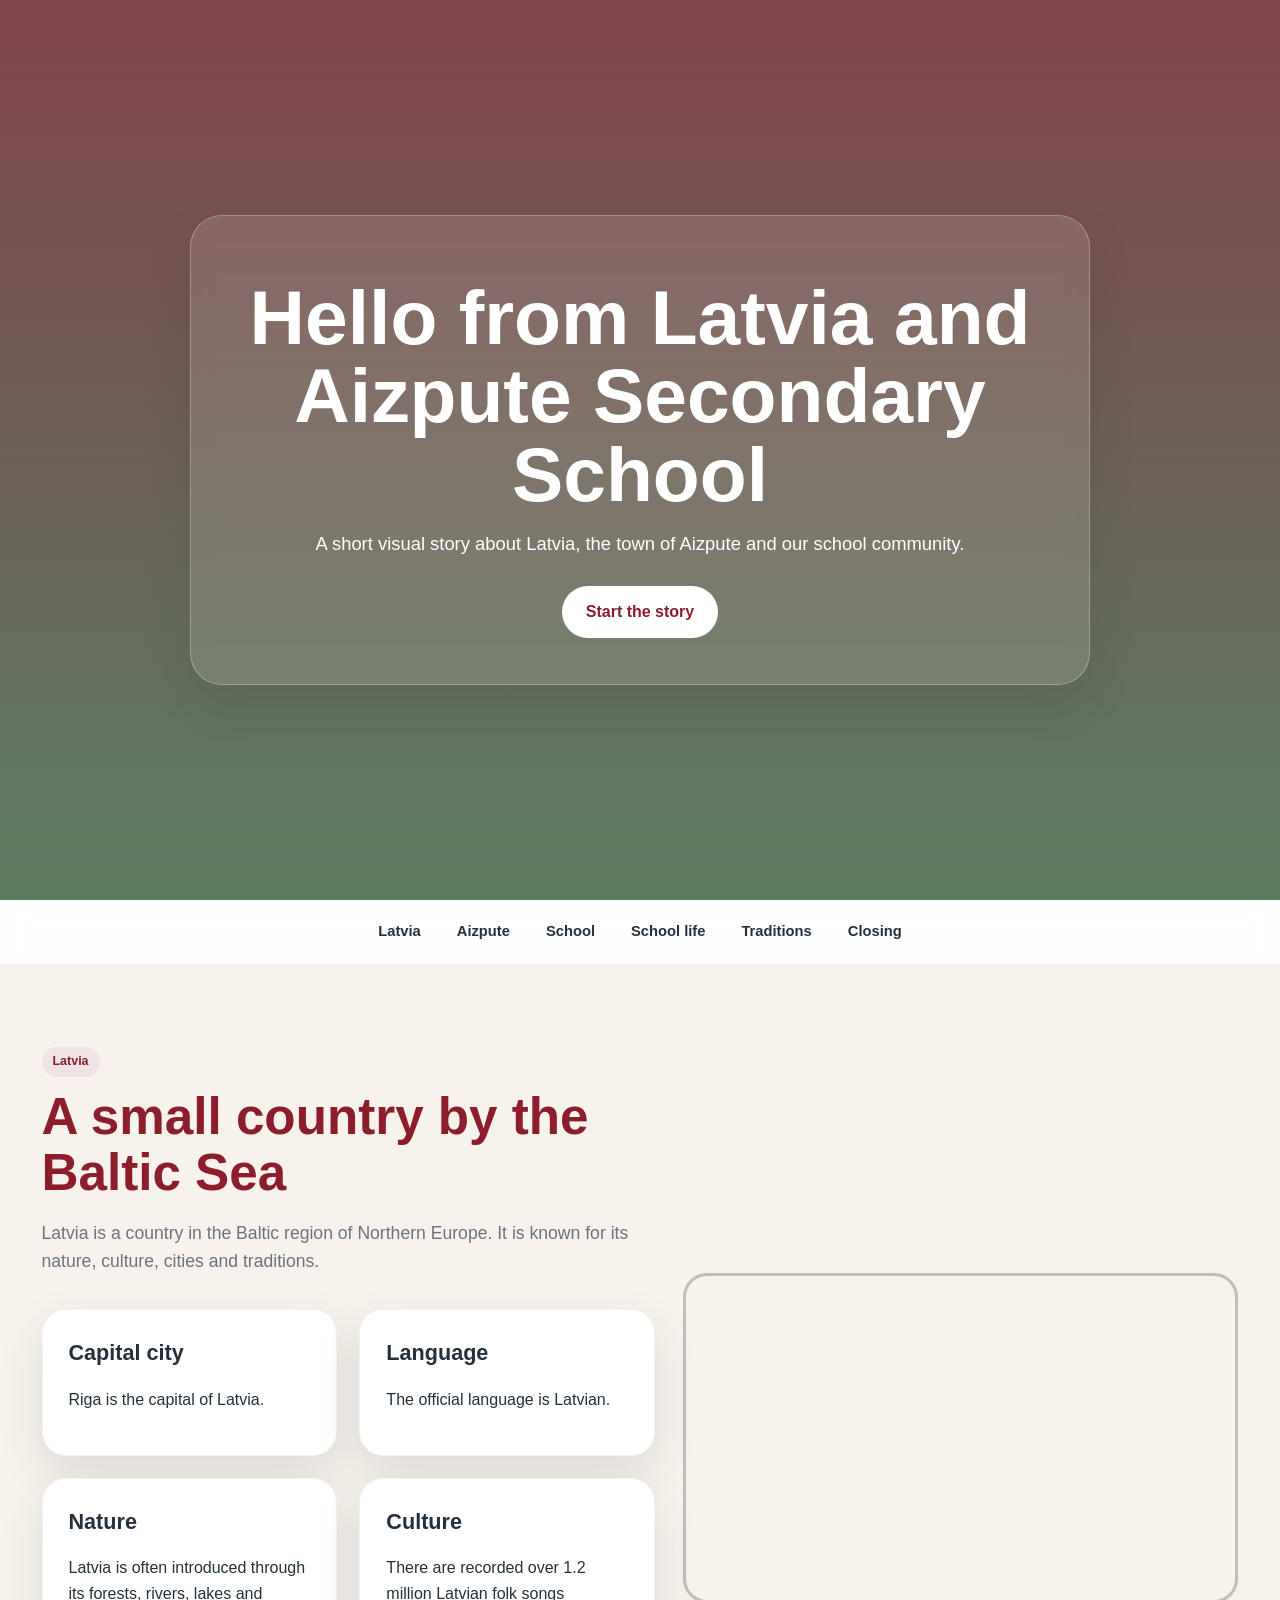
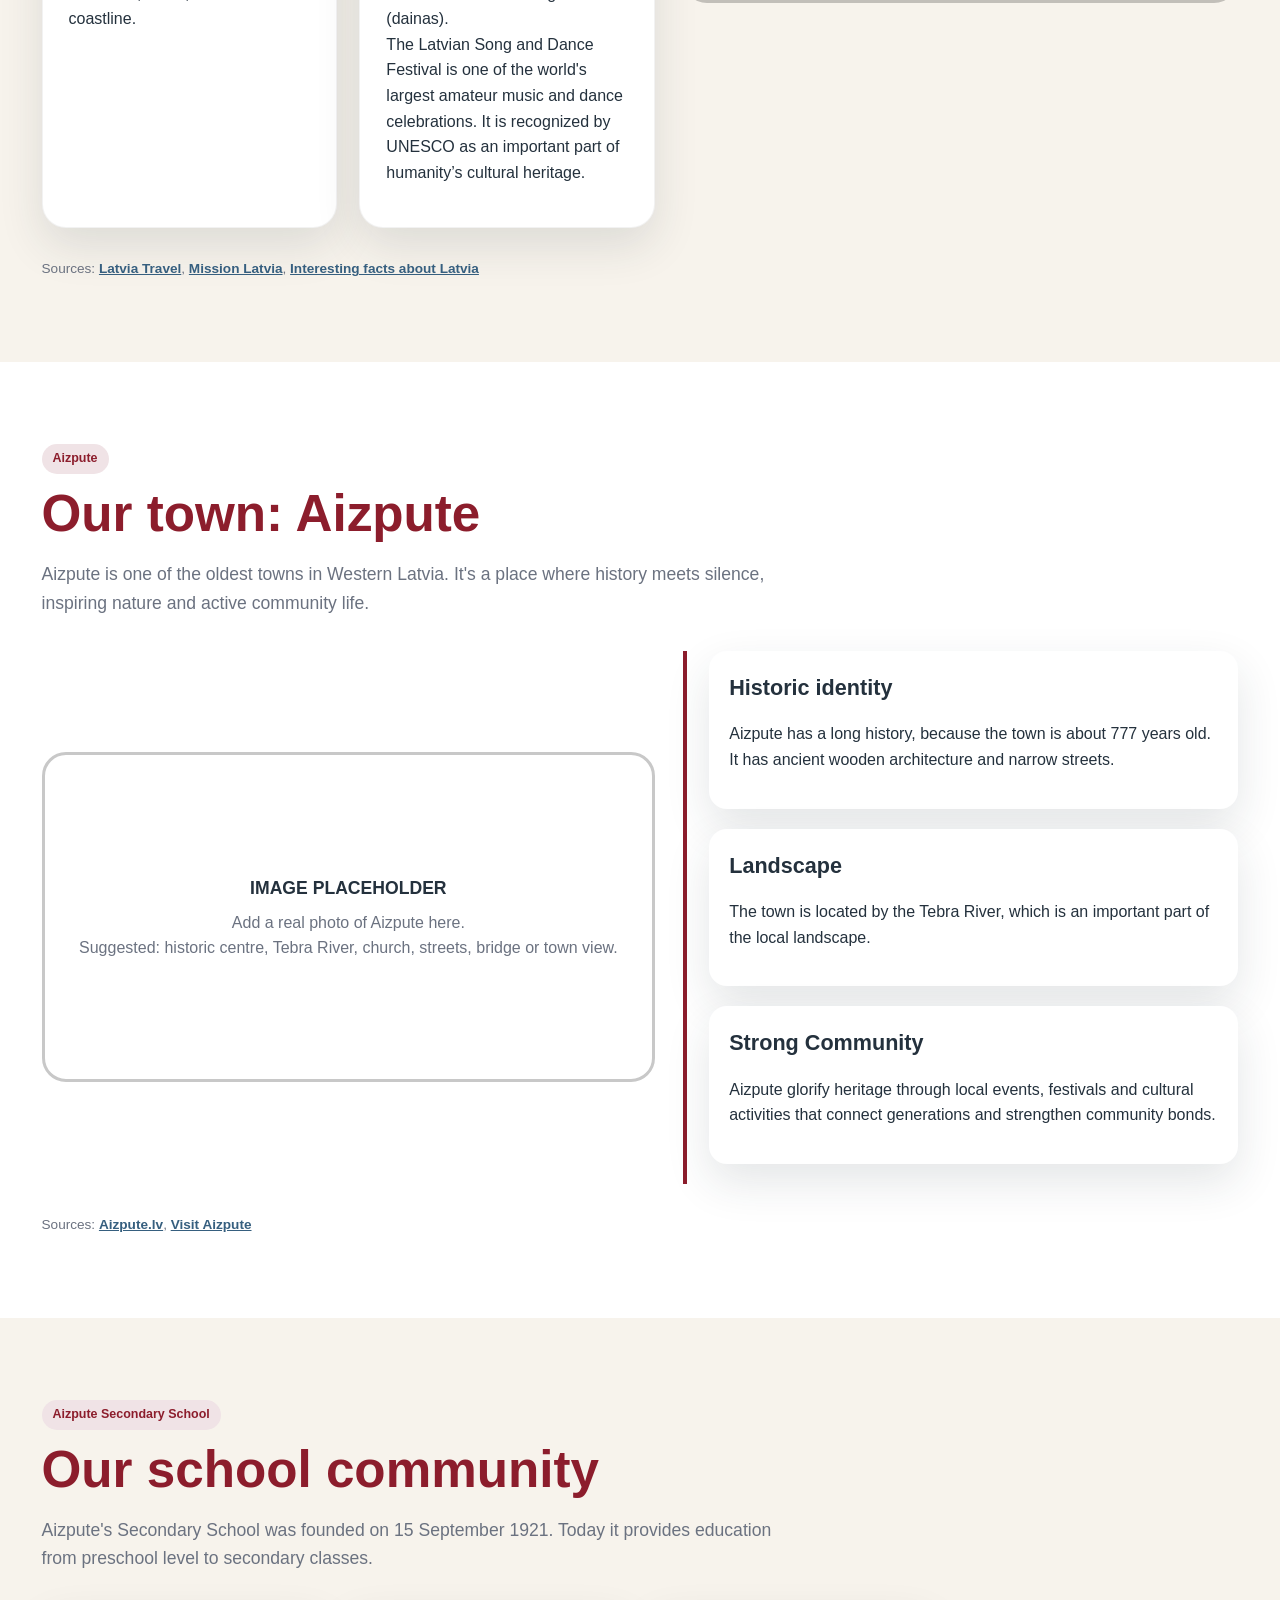
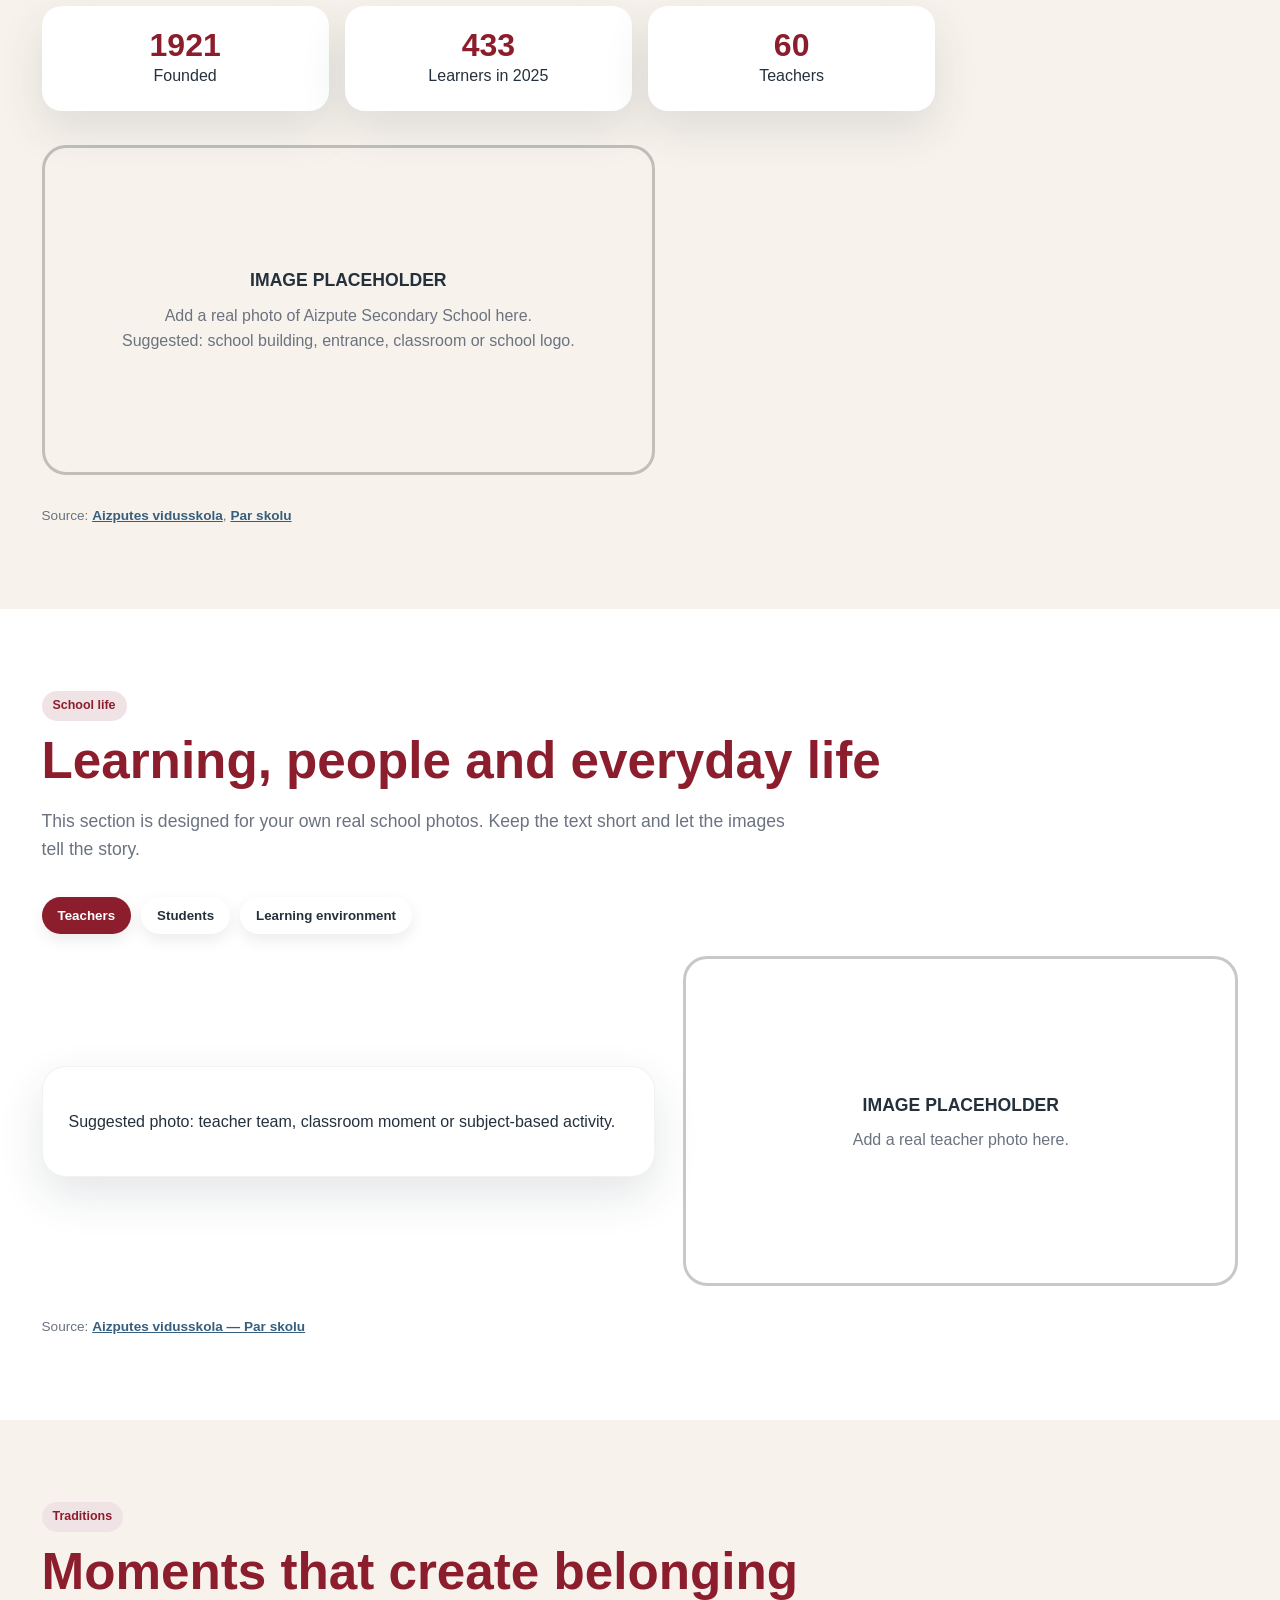
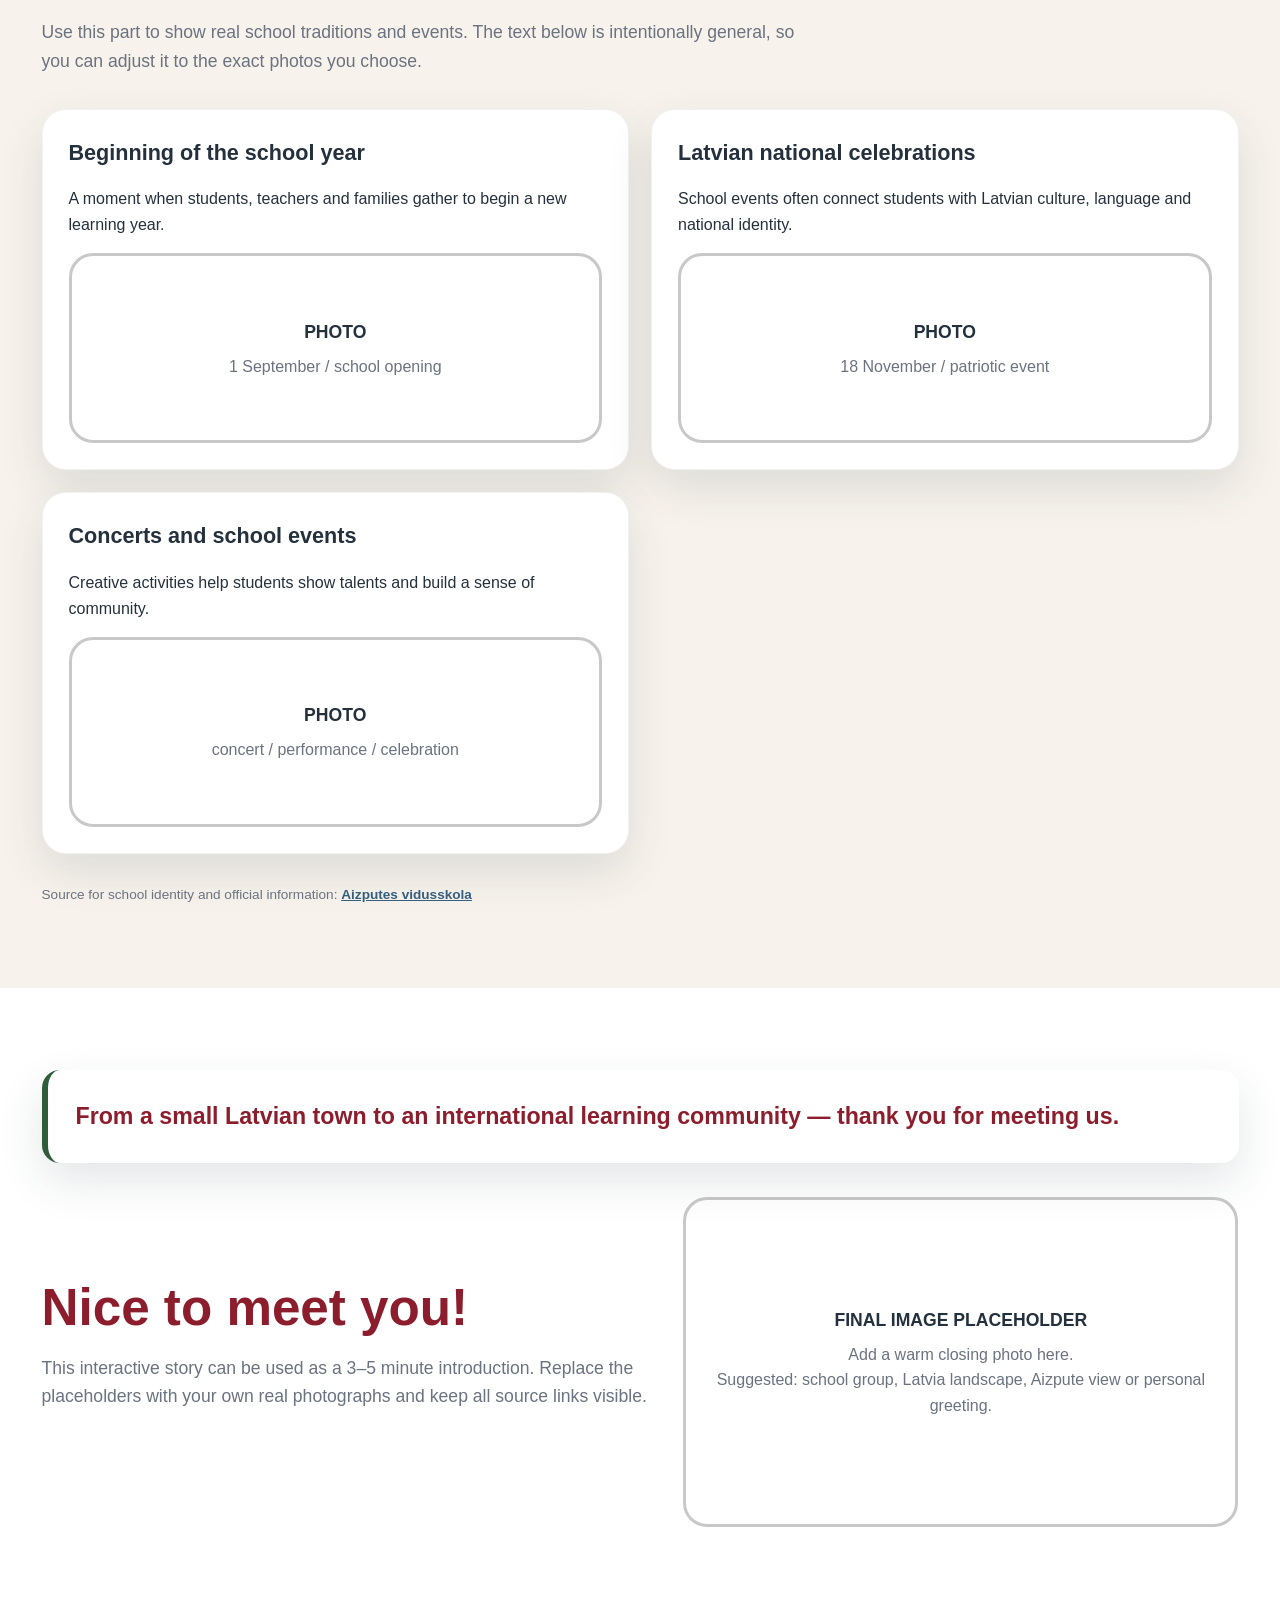
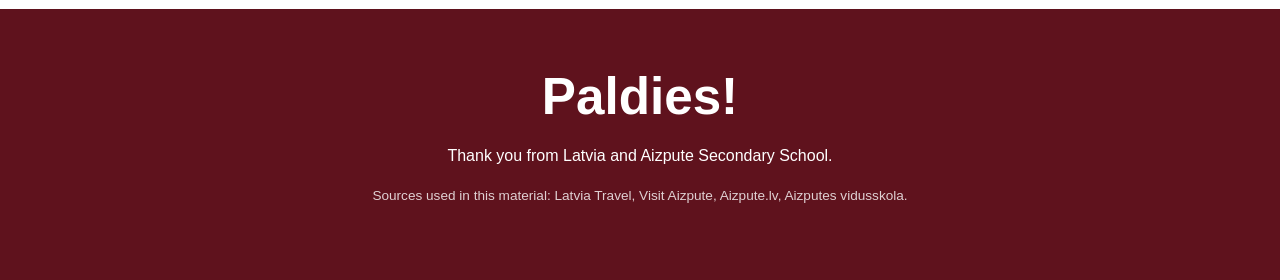
==== commit 6ee996bb: "Update index.html" ====
--- a/index.html
+++ b/index.html
@@ -88,7 +88,7 @@
 
         <div class="image-placeholder">
           <div>
-            <iframe class="youtube-video" width="100%" height="315" src="https://www.youtube.com/embed/CeJ0bVwXpOo"
+            <iframe class="youtube-video" width="100%" height="315" src="https://www.youtube.com/embed/8LDmUwFhttg"
               title="YouTube video player" frameborder="0"
               allow="accelerometer; autoplay; clipboard-write; encrypted-media; gyroscope; picture-in-picture; web-share"
               referrerpolicy="strict-origin-when-cross-origin" allowfullscreen></iframe>
--- a/style.css
+++ b/style.css
@@ -214,6 +214,8 @@
       padding: 5px;
       text-align: center;
       color: var(--muted);
+      width: 100%;
+      overflow: hidden;
     }
 
     .image-placeholder strong {
@@ -332,4 +334,11 @@
       .hero-card {
         padding: 30px 22px;
       }
-    }+    }
+   .youtube-video {
+  width: 100%;
+  aspect-ratio: 16 / 9;
+  height: auto;
+  border: 0;
+  border-radius: 24px;
+}
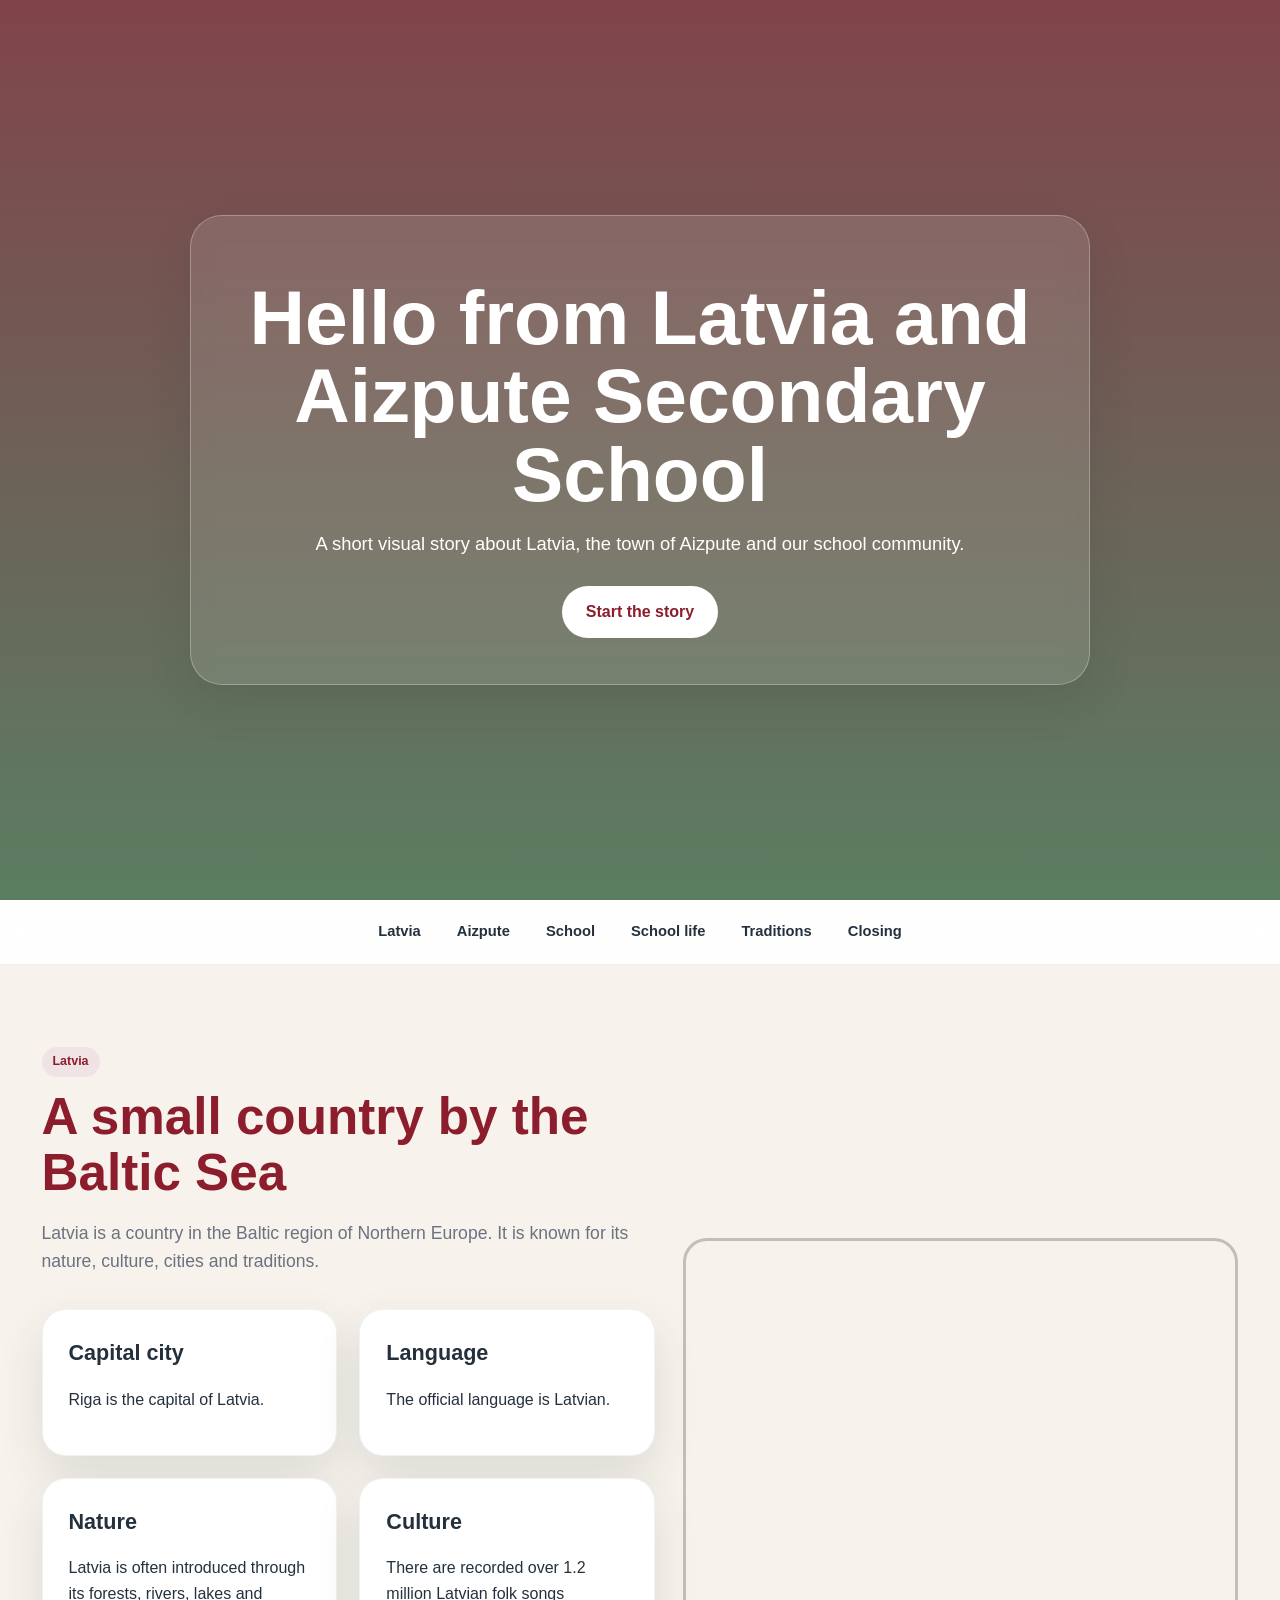
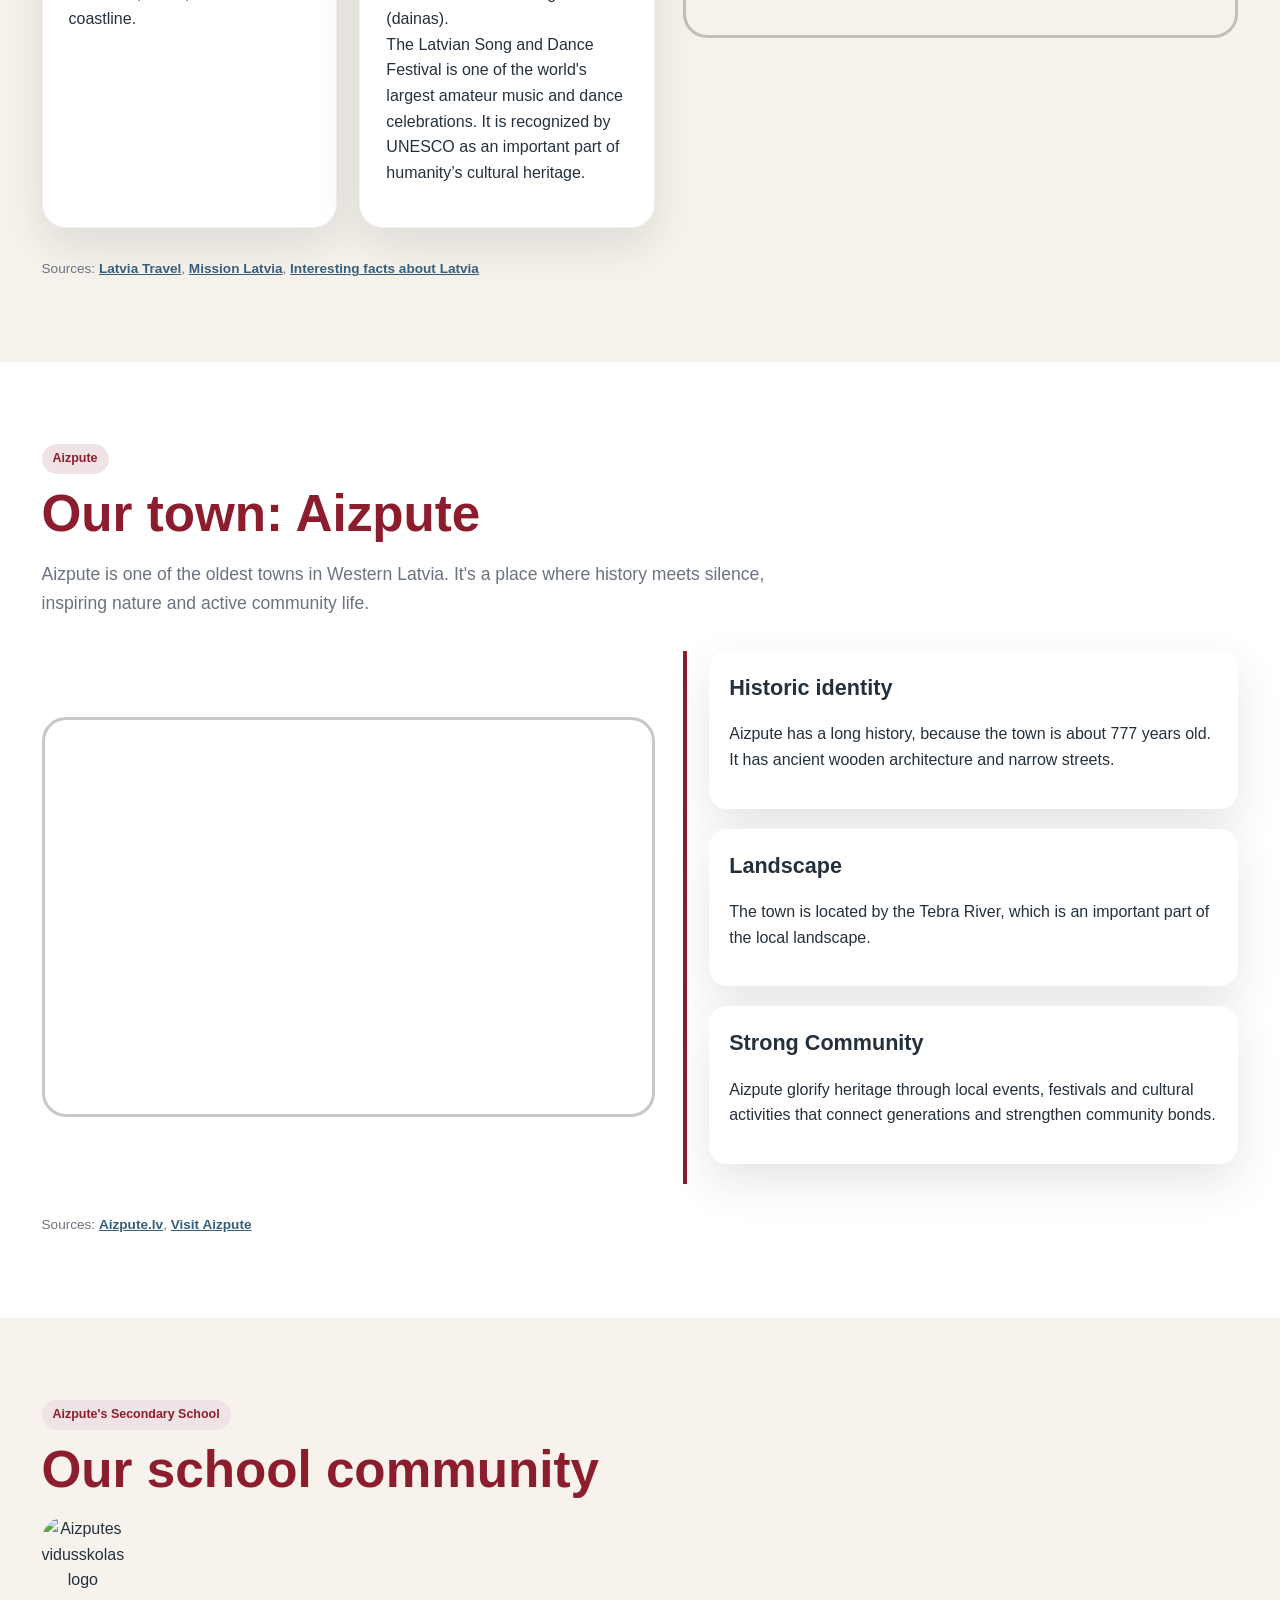
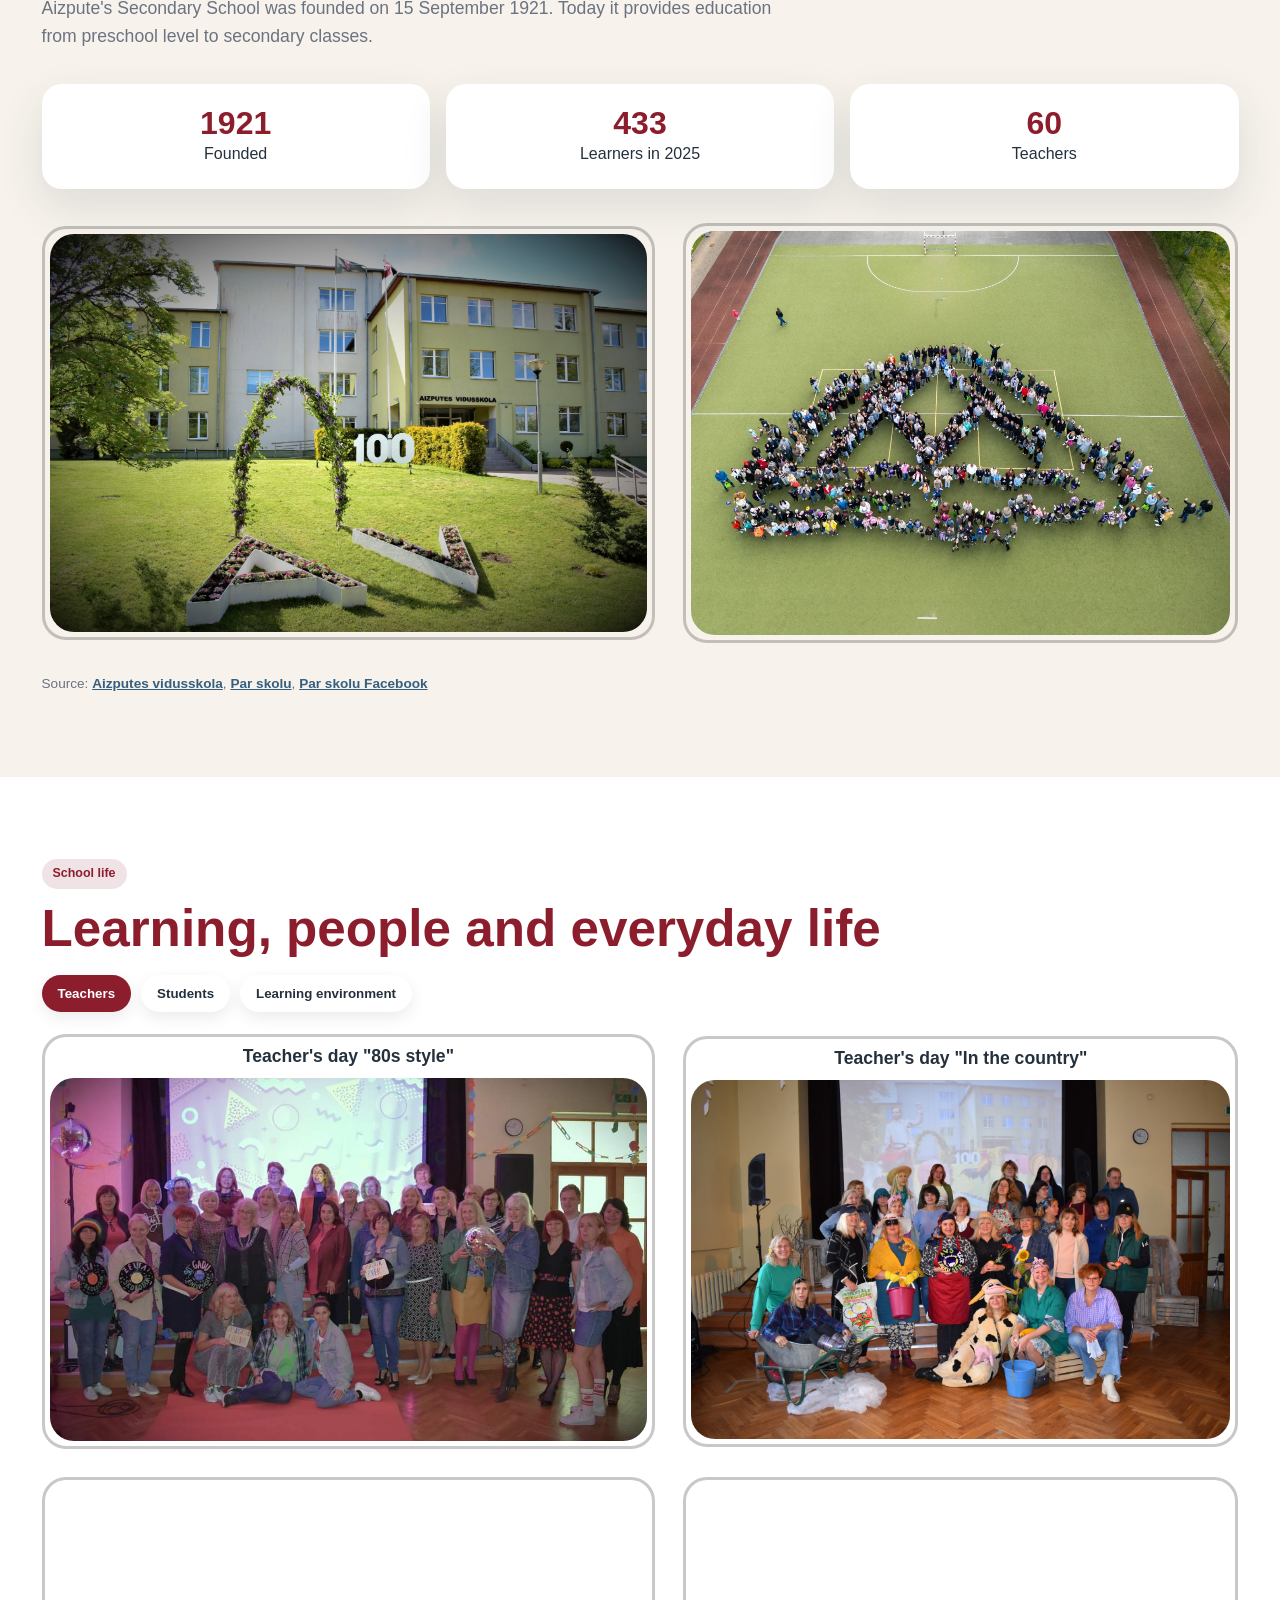
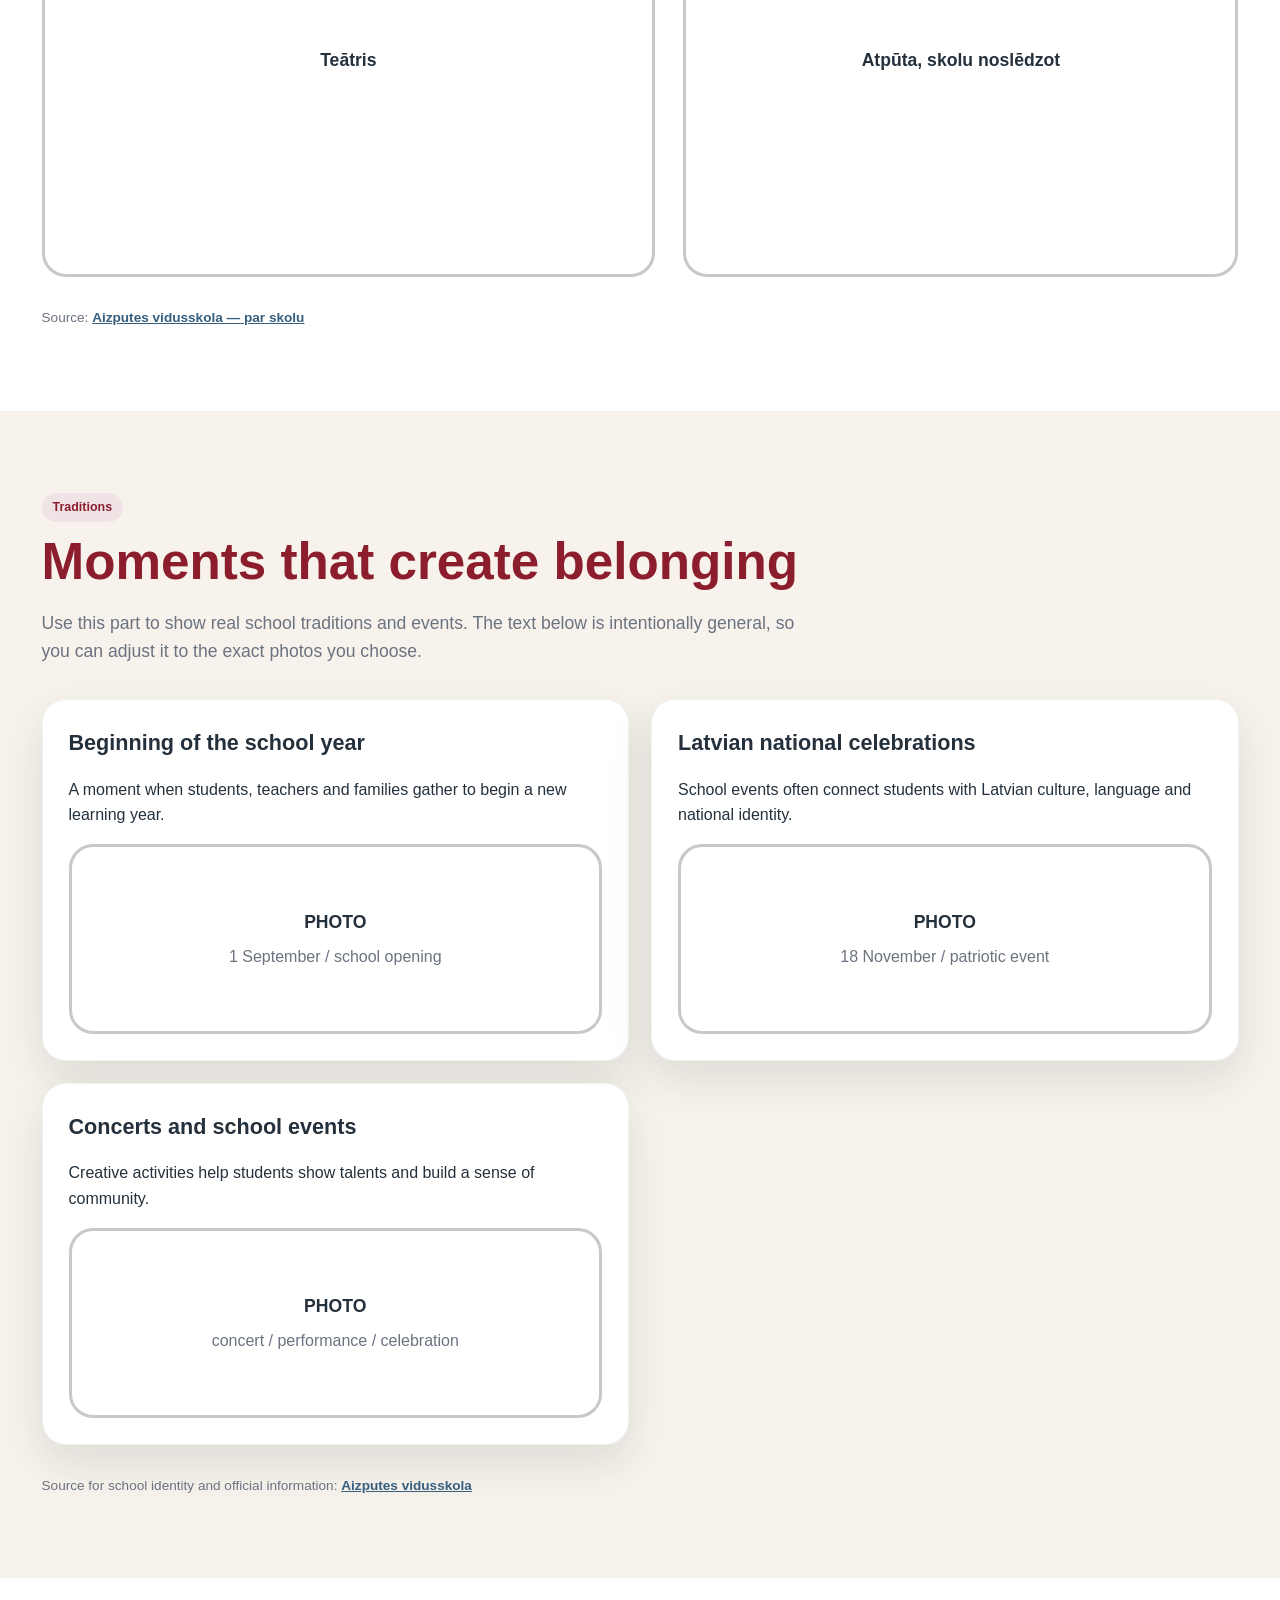
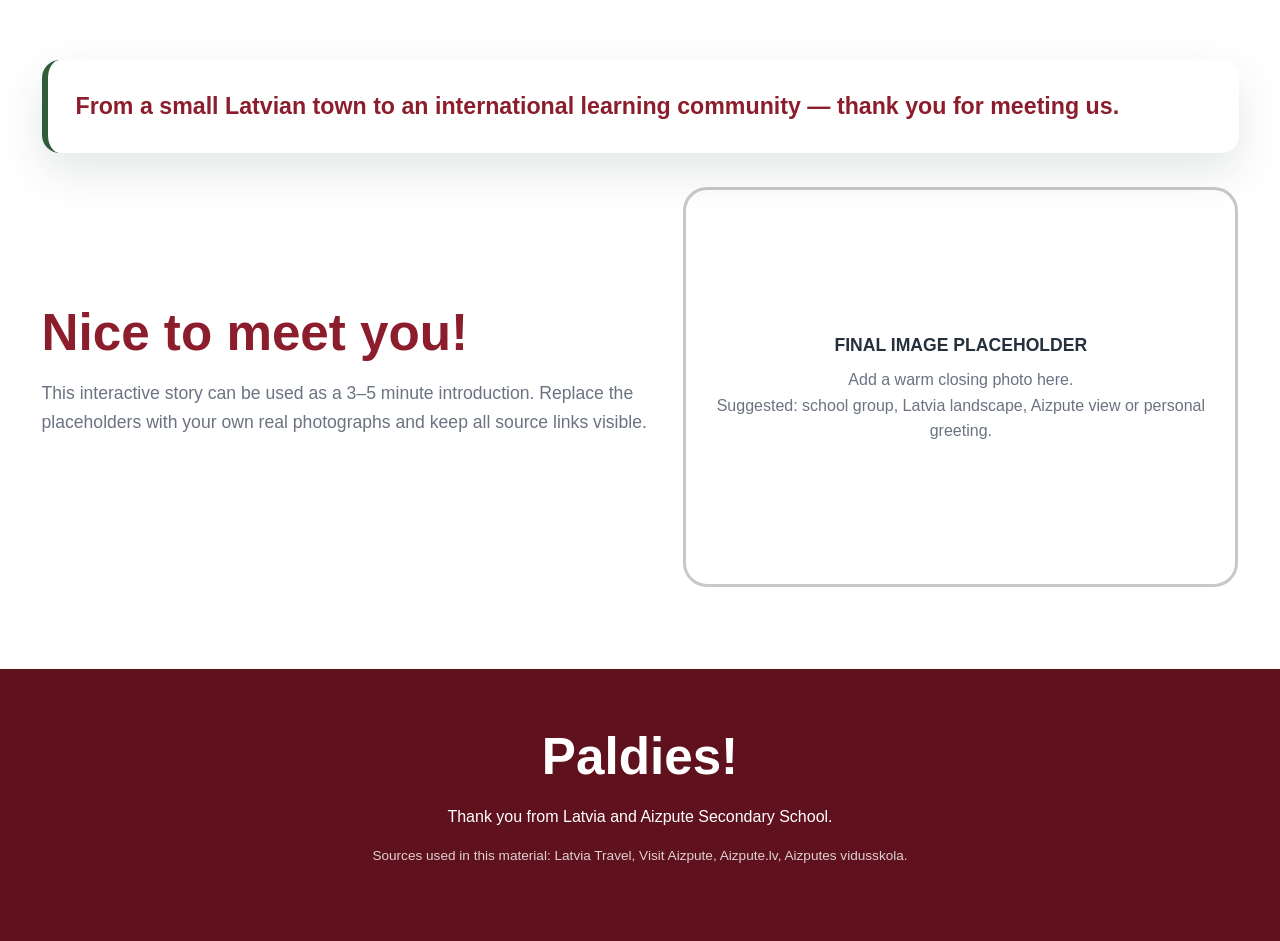
==== commit 6eac6a24: "Add files via upload" ====
--- a/index.html
+++ b/index.html
@@ -87,12 +87,12 @@
         </div>
 
         <div class="image-placeholder">
-          <div>
+          
             <iframe class="youtube-video" width="100%" height="315" src="https://www.youtube.com/embed/8LDmUwFhttg"
               title="YouTube video player" frameborder="0"
               allow="accelerometer; autoplay; clipboard-write; encrypted-media; gyroscope; picture-in-picture; web-share"
               referrerpolicy="strict-origin-when-cross-origin" allowfullscreen></iframe>
-          </div>
+          
         </div>
       </div>
 
@@ -117,11 +117,10 @@
 
       <div class="grid-2">
         <div class="image-placeholder">
-          <div>
-            <strong>IMAGE PLACEHOLDER</strong>
-            Add a real photo of Aizpute here.<br>
-            Suggested: historic centre, Tebra River, church, streets, bridge or town view.
-          </div>
+          <iframe class="youtube-video" width="100%" height="315" src="https://www.youtube.com/embed/e-YnG16tV2E"
+              title="YouTube video player" frameborder="0"
+              allow="accelerometer; autoplay; clipboard-write; encrypted-media; gyroscope; picture-in-picture; web-share"
+              referrerpolicy="strict-origin-when-cross-origin" allowfullscreen></iframe>
         </div>
 
         <div class="timeline">
@@ -154,8 +153,12 @@
 
   <section id="school">
     <div class="wrap">
-      <span class="tag">Aizpute Secondary School</span>
+      <span class="tag">Aizpute's Secondary School</span>
       <h2>Our school community</h2>
+      <div class="hero__logo">
+        <img src="https://aizpute.edu.lv/wp-content/uploads/2025/11/skolas_logo_uzr.jpg" alt="Aizputes vidusskolas logo" width="126px" height="126px">
+       
+      </div>
       <p class="intro">
         Aizpute's Secondary School was founded on 15 September 1921. Today it provides education
         from preschool level to secondary classes.
@@ -181,18 +184,20 @@
         
 
         <div class="image-placeholder">
-          <div>
-            <strong>IMAGE PLACEHOLDER</strong>
-            Add a real photo of Aizpute Secondary School here.<br>
-            Suggested: school building, entrance, classroom or school logo.
-          </div>
+          <img src="AVS_p.jpg" alt="Aizputes vidusskola no priekšas">
+        </div>
+        <div class="image-placeholder">
+          
+            <img src="AVS_aiz.jpg" alt="Aizputes vidusskola no priekšas">
+          
         </div>
       </div>
 
       <div class="sources">
         Source:
         <a href="https://aizpute.edu.lv/" target="_blank">Aizputes vidusskola</a>,
-        <a href="https://aizpute.edu.lv/par-skolu/" target="_blank">Par skolu</a>
+        <a href="https://aizpute.edu.lv/par-skolu/" target="_blank">Par skolu</a>,
+        <a href="https://www.facebook.com/Aizputesvsk/" target="_blank">Par skolu Facebook</a>
       </div>
     </div>
   </section>
@@ -201,9 +206,7 @@
     <div class="wrap">
       <span class="tag">School life</span>
       <h2>Learning, people and everyday life</h2>
-      <p class="intro">
-        This section is designed for your own real school photos. Keep the text short and let the images tell the story.
-      </p>
+      
 
       <div class="tabs">
         <button class="tab-btn active" onclick="openTab(event, 'teachers')">Teachers</button>
@@ -213,16 +216,29 @@
 
       <div id="teachers" class="tab-panel active">
         <div class="grid-2">
-          <div class="card">
+          
+          <div class="image-placeholder">
             
-            <p>
-              Suggested photo: teacher team, classroom moment or subject-based activity.
-            </p>
-          </div>
-          <div class="image-placeholder">
+              <strong>Teacher's day "80s style"</strong>
+             <img src="80_stils.jpg" alt="">
+            
+          </div>
+          <div class="image-placeholder">
+            
+              <strong>Teacher's day "In the country"</strong>
+              <img src="laukos.jpg" alt="">
+            
+          </div>
+           <div class="image-placeholder">
             <div>
-              <strong>IMAGE PLACEHOLDER</strong>
-              Add a real teacher photo here.
+              <strong>Teātris</strong>
+              <img src="" alt="">
+            </div>
+          </div>
+          <div class="image-placeholder">
+            <div>
+              <strong>Atpūta, skolu noslēdzot</strong>
+              <img src="" alt="">
             </div>
           </div>
         </div>
@@ -230,15 +246,7 @@
 
       <div id="students" class="tab-panel">
         <div class="grid-2">
-          <div class="card">
-            <h3>Students</h3>
-            <p>
-              On 1 September 2025, there were 433 learners at Aizputes vidusskola.
-            </p>
-            <p>
-              Suggested photo: students in class, event, concert, sports activity or school celebration.
-            </p>
-          </div>
+          
           <div class="image-placeholder">
             <div>
               <strong>IMAGE PLACEHOLDER</strong>
@@ -270,7 +278,7 @@
 
       <div class="sources">
         Source:
-        <a href="https://aizpute.edu.lv/par-skolu/" target="_blank">Aizputes vidusskola — Par skolu</a>
+        <a href="https://aizpute.edu.lv/par-skolu/" target="_blank">Aizputes vidusskola — par skolu</a>
       </div>
     </div>
   </section>
@@ -370,4 +378,4 @@
 
 </body>
 
-</html>
+</html>
--- a/style.css
+++ b/style.css
@@ -1,344 +1,369 @@
  :root {
-      --red: #8c1d2c;
-      --dark-red: #5f121d;
-      --green: #2f5d3a;
-      --blue: #365f7f;
-      --cream: #f7f3ec;
-      --white: #ffffff;
-      --text: #24313d;
-      --muted: #6b7280;
-      --card: #ffffff;
-      --shadow: 0 18px 45px rgba(36, 49, 61, 0.12);
-      --radius: 24px;
-    }
-
-    * {
-      box-sizing: border-box;
-    }
-
-    body {
-      margin: 0;
-      font-family: "Segoe UI", Arial, sans-serif;
-      background: var(--cream);
-      color: var(--text);
-      line-height: 1.6;
-    }
-
-    html {
-      scroll-behavior: smooth;
-    }
-
-    .hero {
-      min-height: 100vh;
-      display: grid;
-      place-items: center;
-      padding: 40px 22px;
-      background:
-        linear-gradient(rgba(95,18,29,0.78), rgba(47,93,58,0.78)),
-        url("images/hero-latvia-aizpute.jpg");
-      background-size: cover;
-      background-position: center;
-      color: white;
-      text-align: center;
-    }
-
-    .hero-card {
-      max-width: 900px;
-      padding: 46px;
-      border-radius: 32px;
-      background: rgba(255,255,255,0.12);
-      backdrop-filter: blur(10px);
-      box-shadow: var(--shadow);
-      border: 1px solid rgba(255,255,255,0.28);
-    }
-
-    .eyebrow {
-      text-transform: uppercase;
-      letter-spacing: 0.14em;
-      font-size: 0.82rem;
-      font-weight: 700;
-      opacity: 0.9;
-    }
-
-    h1 {
-      font-size: clamp(2.4rem, 6vw, 5.4rem);
-      line-height: 1.02;
-      margin: 16px 0;
-    }
-
-    h2 {
-      font-size: clamp(2rem, 4vw, 3.4rem);
-      line-height: 1.1;
-      margin: 0 0 18px;
-      color: var(--red);
-    }
-
-    h3 {
-      margin: 0 0 10px;
-      font-size: 1.35rem;
-    }
-
-    .hero p {
-      font-size: 1.15rem;
-      max-width: 680px;
-      margin: 0 auto 28px;
-    }
-
-    .btn {
-      display: inline-block;
-      padding: 13px 24px;
-      border-radius: 999px;
-      background: white;
-      color: var(--red);
-      font-weight: 700;
-      text-decoration: none;
-      transition: 0.25s;
-    }
-
-    .btn:hover {
-      transform: translateY(-3px);
-      box-shadow: 0 14px 30px rgba(0,0,0,0.22);
-    }
-
-    nav {
-      position: sticky;
-      top: 0;
-      z-index: 10;
-      background: rgba(255,255,255,0.92);
-      backdrop-filter: blur(12px);
-      border-bottom: 1px solid rgba(0,0,0,0.06);
-    }
-
-    .nav-inner {
-      max-width: 1180px;
-      margin: auto;
-      padding: 12px 22px;
-      display: flex;
-      gap: 10px;
-      justify-content: center;
-      flex-wrap: wrap;
-    }
-
-    .nav-inner a {
-      color: var(--text);
-      text-decoration: none;
-      font-weight: 700;
-      font-size: 0.92rem;
-      padding: 8px 13px;
-      border-radius: 999px;
-    }
-
-    .nav-inner a:hover {
-      background: var(--cream);
-      color: var(--red);
-    }
-
-    section {
-      padding: 82px 10px;
-    }
+   --red: #8c1d2c;
+   --dark-red: #5f121d;
+   --green: #2f5d3a;
+   --blue: #365f7f;
+   --cream: #f7f3ec;
+   --white: #ffffff;
+   --text: #24313d;
+   --muted: #6b7280;
+   --card: #ffffff;
+   --shadow: 0 18px 45px rgba(36, 49, 61, 0.12);
+   --radius: 24px;
+ }
+
+ * {
+   box-sizing: border-box;
+ }
+
+ body {
+   margin: 0;
+   font-family: "Segoe UI", Arial, sans-serif;
+   background: var(--cream);
+   color: var(--text);
+   line-height: 1.6;
+ }
+
+ html {
+   scroll-behavior: smooth;
+ }
+
+ .hero {
+   min-height: 100vh;
+   display: grid;
+   place-items: center;
+   padding: 40px 22px;
+   background:
+     linear-gradient(rgba(95, 18, 29, 0.78), rgba(47, 93, 58, 0.78)),
+     url("images/hero-latvia-aizpute.jpg");
+   background-size: cover;
+   background-position: center;
+   color: white;
+   text-align: center;
+ }
+
+ .hero-card {
+   max-width: 900px;
+   padding: 46px;
+   border-radius: 32px;
+   background: rgba(255, 255, 255, 0.12);
+   backdrop-filter: blur(10px);
+   box-shadow: var(--shadow);
+   border: 1px solid rgba(255, 255, 255, 0.28);
+ }
+
+ .eyebrow {
+   text-transform: uppercase;
+   letter-spacing: 0.14em;
+   font-size: 0.82rem;
+   font-weight: 700;
+   opacity: 0.9;
+ }
+
+ h1 {
+   font-size: clamp(2.4rem, 6vw, 5.4rem);
+   line-height: 1.02;
+   margin: 16px 0;
+ }
+
+ h2 {
+   font-size: clamp(2rem, 4vw, 3.4rem);
+   line-height: 1.1;
+   margin: 0 0 18px;
+   color: var(--red);
+ }
+
+ h3 {
+   margin: 0 0 10px;
+   font-size: 1.35rem;
+ }
+
+ .hero p {
+   font-size: 1.15rem;
+   max-width: 680px;
+   margin: 0 auto 28px;
+ }
+
+ .btn {
+   display: inline-block;
+   padding: 13px 24px;
+   border-radius: 999px;
+   background: white;
+   color: var(--red);
+   font-weight: 700;
+   text-decoration: none;
+   transition: 0.25s;
+ }
+
+ .btn:hover {
+   transform: translateY(-3px);
+   box-shadow: 0 14px 30px rgba(0, 0, 0, 0.22);
+ }
+
+ nav {
+   position: sticky;
+   top: 0;
+   z-index: 10;
+   background: rgba(255, 255, 255, 0.92);
+   backdrop-filter: blur(12px);
+   border-bottom: 1px solid rgba(0, 0, 0, 0.06);
+ }
+
+ .nav-inner {
+   max-width: 1180px;
+   margin: auto;
+   padding: 12px 22px;
+   display: flex;
+   gap: 10px;
+   justify-content: center;
+   flex-wrap: wrap;
+ }
+
+ .nav-inner a {
+   color: var(--text);
+   text-decoration: none;
+   font-weight: 700;
+   font-size: 0.92rem;
+   padding: 8px 13px;
+   border-radius: 999px;
+ }
+
+ .nav-inner a:hover {
+   background: var(--cream);
+   color: var(--red);
+ }
+
+ section {
+   padding: 82px 10px;
+ }
+
+ img {
+   justify-content: center;
+ }
+
+ .wrap {
+   max-width: 95%;
+   margin: auto;
+ }
+
+ .intro {
+   max-width: 760px;
+   font-size: 1.1rem;
+   color: var(--muted);
+   margin-bottom: 34px;
+ }
+
+ .grid {
+   display: grid;
+   grid-template-columns: repeat(2, 1fr);
+   gap: 22px;
+ }
+
+ .grid-2 {
+   display: grid;
+   grid-template-columns: 1.05fr 0.95fr;
+   gap: 28px;
+   align-items: center;
+ }
+
+ .card {
+   background: var(--card);
+   border-radius: var(--radius);
+   padding: 26px;
+   box-shadow: var(--shadow);
+   border: 1px solid rgba(0, 0, 0, 0.05);
+ }
+
+ .fact-card {
+   cursor: pointer;
+   transition: 0.25s;
+ }
+
+ .fact-card:hover {
+   transform: translateY(-6px);
+ }
+
+ .fact-card .hidden-text {
+   display: none;
+   margin-top: 14px;
+   padding-top: 14px;
+   border-top: 1px solid rgba(0, 0, 0, 0.08);
+   color: var(--muted);
+ }
+
+ .fact-card.open .hidden-text {
+   display: block;
+ }
+
+ .tag {
+   display: inline-block;
+   background: #f0e3e6;
+   color: var(--red);
+   padding: 5px 11px;
+   border-radius: 999px;
+   font-weight: 700;
+   font-size: 0.78rem;
+   margin-bottom: 12px;
+ }
+
+ .image-placeholder {
+   min-height: 400px;
+   border-radius: var(--radius);
+
+   border: 3px solid rgba(7, 7, 7, 0.22);
+   display: grid;
+   place-items: center;
+   padding: 5px;
+   text-align: center;
+   color: var(--muted);
+   width: 100%;
+   overflow: hidden;
+ }
+
+ .image-placeholder strong {
+   display: block;
+   color: var(--text);
+   font-size: 1.1rem;
+   margin-bottom: 8px;
+ }
+
+ .stats {
+   display: grid;
+   grid-template-columns: repeat(3, 1fr);
+   gap: 16px;
+   margin-top: 28px;
+ }
+
+ .stat {
+   background: white;
+   padding: 22px;
+   border-radius: 20px;
+   text-align: center;
+   box-shadow: var(--shadow);
+ }
+
+ .stat strong {
+   display: block;
+   color: var(--red);
+   font-size: 2rem;
+   line-height: 1.1;
+ }
+
+ .tabs {
+   display: flex;
+   gap: 10px;
+   flex-wrap: wrap;
+   margin-bottom: 22px;
+ }
+
+ .tab-btn {
+   border: 0;
+   padding: 11px 16px;
+   border-radius: 999px;
+   background: white;
+   color: var(--text);
+   font-weight: 700;
+   cursor: pointer;
+   box-shadow: 0 6px 16px rgba(0, 0, 0, 0.08);
+ }
+
+ .tab-btn.active {
+   background: var(--red);
+   color: white;
+ }
+
+ .tab-panel {
+   display: none;
+ }
+
+ .tab-panel.active {
+   display: block;
+ }
+
+ .timeline {
+   border-left: 4px solid var(--red);
+   padding-left: 22px;
+ }
+
+ .timeline-item {
+   margin-bottom: 20px;
+   background: white;
+   padding: 20px;
+   border-radius: 18px;
+   box-shadow: var(--shadow);
+ }
+
+ .quote {
+   font-size: 1.45rem;
+   font-weight: 700;
+   color: var(--red);
+   background: white;
+   border-left: 6px solid var(--green);
+   padding: 28px;
+   border-radius: 18px;
+   box-shadow: var(--shadow);
+ }
+
+ .sources {
+   margin-top: 30px;
+   font-size: 0.85rem;
+   color: var(--muted);
+ }
+
+ .sources a {
+   color: var(--blue);
+   font-weight: 700;
+ }
+
+ footer {
+   padding: 60px 22px;
+   text-align: center;
+   background: var(--dark-red);
+   color: white;
+ }
+
+ footer h2 {
+   color: white;
+ }
+
+ @media (max-width: 900px) {
+
+   .grid,
+   .grid-2,
+   .stats {
+     grid-template-columns: 1fr;
+   }
+
+   .hero-card {
+     padding: 30px 22px;
+   }
+ }
+
+ .youtube-video {
+   width: 100%;
+   aspect-ratio: 16 / 9;
+   height: auto;
+   border: 0;
+   border-radius: 24px;
+ }
+ .image-placeholder iframe {
+  width: 100%;
+}
 img{
-    justify-content: center;
+  width: 100%;
+  border-radius: 24px;
+  
 }
-    .wrap {
-      max-width: 95%;
-      margin: auto;
-    }
-
-    .intro {
-      max-width: 760px;
-      font-size: 1.1rem;
-      color: var(--muted);
-      margin-bottom: 34px;
-    }
-
-    .grid {
-      display: grid;
-      grid-template-columns: repeat(2, 1fr);
-      gap: 22px;
-    }
-
-    .grid-2 {
-      display: grid;
-      grid-template-columns: 1.05fr 0.95fr;
-      gap: 28px;
-      align-items: center;
-    }
-
-    .card {
-      background: var(--card);
-      border-radius: var(--radius);
-      padding: 26px;
-      box-shadow: var(--shadow);
-      border: 1px solid rgba(0,0,0,0.05);
-    }
-
-    .fact-card {
-      cursor: pointer;
-      transition: 0.25s;
-    }
-
-    .fact-card:hover {
-      transform: translateY(-6px);
-    }
-
-    .fact-card .hidden-text {
-      display: none;
-      margin-top: 14px;
-      padding-top: 14px;
-      border-top: 1px solid rgba(0,0,0,0.08);
-      color: var(--muted);
-    }
-
-    .fact-card.open .hidden-text {
-      display: block;
-    }
-
-    .tag {
-      display: inline-block;
-      background: #f0e3e6;
-      color: var(--red);
-      padding: 5px 11px;
-      border-radius: 999px;
-      font-weight: 700;
-      font-size: 0.78rem;
-      margin-bottom: 12px;
-    }
-
-    .image-placeholder {
-      min-height: 330px;
-      border-radius: var(--radius);
-      
-      border: 3px solid rgba(7, 7, 7, 0.22);
-      display: grid;
-      place-items: center;
-      padding: 5px;
-      text-align: center;
-      color: var(--muted);
-      width: 100%;
-      overflow: hidden;
-    }
-
-    .image-placeholder strong {
-      display: block;
-      color: var(--text);
-      font-size: 1.1rem;
-      margin-bottom: 8px;
-    }
-
-    .stats {
-      display: grid;
-      grid-template-columns: repeat(4, 1fr);
-      gap: 16px;
-      margin-top: 28px;
-    }
-
-    .stat {
-      background: white;
-      padding: 22px;
-      border-radius: 20px;
-      text-align: center;
-      box-shadow: var(--shadow);
-    }
-
-    .stat strong {
-      display: block;
-      color: var(--red);
-      font-size: 2rem;
-      line-height: 1.1;
-    }
-
-    .tabs {
-      display: flex;
-      gap: 10px;
-      flex-wrap: wrap;
-      margin-bottom: 22px;
-    }
-
-    .tab-btn {
-      border: 0;
-      padding: 11px 16px;
-      border-radius: 999px;
-      background: white;
-      color: var(--text);
-      font-weight: 700;
-      cursor: pointer;
-      box-shadow: 0 6px 16px rgba(0,0,0,0.08);
-    }
-
-    .tab-btn.active {
-      background: var(--red);
-      color: white;
-    }
-
-    .tab-panel {
-      display: none;
-    }
-
-    .tab-panel.active {
-      display: block;
-    }
-
-    .timeline {
-      border-left: 4px solid var(--red);
-      padding-left: 22px;
-    }
-
-    .timeline-item {
-      margin-bottom: 20px;
-      background: white;
-      padding: 20px;
-      border-radius: 18px;
-      box-shadow: var(--shadow);
-    }
-
-    .quote {
-      font-size: 1.45rem;
-      font-weight: 700;
-      color: var(--red);
-      background: white;
-      border-left: 6px solid var(--green);
-      padding: 28px;
-      border-radius: 18px;
-      box-shadow: var(--shadow);
-    }
-
-    .sources {
-      margin-top: 30px;
-      font-size: 0.85rem;
-      color: var(--muted);
-    }
-
-    .sources a {
-      color: var(--blue);
-      font-weight: 700;
-    }
-
-    footer {
-      padding: 60px 22px;
-      text-align: center;
-      background: var(--dark-red);
-      color: white;
-    }
-
-    footer h2 {
-      color: white;
-    }
-
-    @media (max-width: 900px) {
-      .grid,
-      .grid-2,
-      .stats {
-        grid-template-columns: 1fr;
-      }
-
-      .hero-card {
-        padding: 30px 22px;
-      }
-    }
-   .youtube-video {
-  width: 100%;
-  aspect-ratio: 16 / 9;
-  height: auto;
-  border: 0;
-  border-radius: 24px;
+.hero__logo {
+    text-align: center;
+   position: relative;
+   justify-content: right;
+  
+    
+    width: 80px;
+    height: 60px;
+    text-align: center;
 }
+    
+
+
